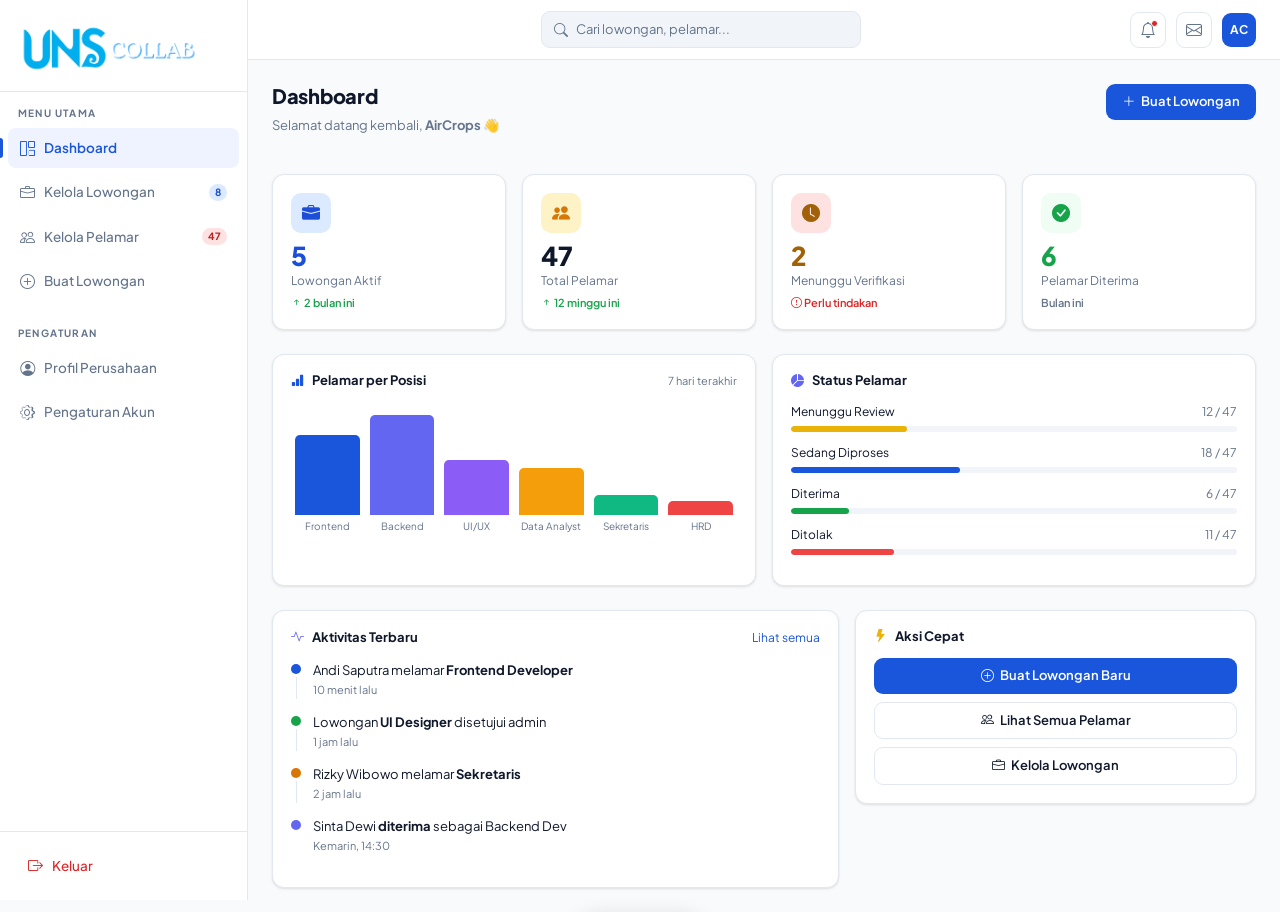
==== Pertemuan 2/dashboard.html @ c05be2a7 "Add files via upload" ====
<!DOCTYPE html>
<html lang="id">
<head>
  <meta charset="UTF-8">
  <meta name="viewport" content="width=device-width, initial-scale=1.0">
  <title>Dashboard — UNSCollab</title>
  <link href="https://cdn.jsdelivr.net/npm/bootstrap@5.3.0/dist/css/bootstrap.min.css" rel="stylesheet">
  <link rel="stylesheet" href="https://cdn.jsdelivr.net/npm/bootstrap-icons@1.11.0/font/bootstrap-icons.css">
  <link href="https://fonts.googleapis.com/css2?family=Plus+Jakarta+Sans:ital,wght@0,300;0,400;0,500;0,600;0,700;0,800;1,400&family=DM+Mono:wght@400;500&display=swap" rel="stylesheet">
  <style>
    :root {
      --brand:   #1A56DB;
      --brand-l: #3B82F6;
      --bg:      #F8FAFC;
      --surface: #FFFFFF;
      --surface2:#F1F5F9;
      --border:  #E2E8F0;
      --text:    #0F172A;
      --muted:   #64748B;
      --success: #16A34A;
      --warn:    #D97706;
      --danger:  #DC2626;
      --purple:  #6366F1;
      --radius:  12px;
      --radius-sm: 8px;
      --shadow:  0 1px 3px rgba(0,0,0,.08), 0 1px 2px rgba(0,0,0,.04);
      --shadow-md: 0 4px 16px rgba(0,0,0,.08);
    }

    *, *::before, *::after { box-sizing: border-box; margin: 0; padding: 0; }

    body {
      font-family: 'Plus Jakarta Sans', sans-serif;
      background: var(--bg);
      color: var(--text);
      font-size: 14px;
      line-height: 1.5;
    }

    /* ── LAYOUT ───────────────────────────────── */
    .wrapper { display: flex; min-height: 100vh; }

    /* ── SIDEBAR ──────────────────────────────── */
    .sidebar {
      width: 248px;
      min-height: 100vh;
      background: var(--surface);
      border-right: 1px solid var(--border);
      display: flex;
      flex-direction: column;
      position: fixed;
      top: 0; left: 0;
      z-index: 200;
      transition: transform .25s ease;
    }

    .sidebar-brand {
      padding: 20px 18px 16px;
      display: flex;
      align-items: center;
      gap: 10px;
      border-bottom: 1px solid var(--border);
    }
    .brand-icon {
      width: 34px; height: 34px;
      background: var(--brand);
      border-radius: 9px;
      display: grid; place-items: center;
      color: #fff;
      font-weight: 800;
      font-size: 14px;
      flex-shrink: 0;
    }
    .brand-name {
      font-weight: 800;
      font-size: 16px;
      letter-spacing: -.3px;
      color: var(--text);
    }
    .brand-name span { color: var(--brand); }

    .nav-label {
      font-size: 10px;
      font-weight: 700;
      letter-spacing: 1.2px;
      text-transform: uppercase;
      color: var(--muted);
      padding: 14px 18px 5px;
    }
    .nav-link-item {
      display: flex;
      align-items: center;
      gap: 9px;
      padding: 9px 12px;
      margin: 2px 8px;
      border-radius: var(--radius-sm);
      color: var(--muted);
      font-size: 13.5px;
      font-weight: 500;
      cursor: pointer;
      text-decoration: none;
      transition: all .15s;
      position: relative;
    }
    .nav-link-item i { font-size: 15px; flex-shrink: 0; }
    .nav-link-item:hover { background: var(--surface2); color: var(--text); }
    .nav-link-item.active { background: #EEF3FF; color: var(--brand); font-weight: 600; }
    .nav-link-item.active::before {
      content: '';
      position: absolute;
      left: -8px; top: 25%; bottom: 25%;
      width: 3px; background: var(--brand);
      border-radius: 0 3px 3px 0;
    }
    .nav-badge {
      margin-left: auto;
      font-size: 10px;
      font-weight: 700;
      padding: 1px 6px;
      border-radius: 20px;
    }
    .pill-blue  { background:#DBEAFE; color:#1D4ED8; }
    .pill-red   { background:#FEE2E2; color:#B91C1C; }
    .pill-green { background:#DCFCE7; color:#15803D; }
    .pill-yellow{ background:#FEF9C3; color:#A16207; }
    .pill-purple{ background:#EDE9FE; color:#6D28D9; }
    .pill { display:inline-flex; align-items:center; gap:4px; padding:2px 8px; border-radius:20px; font-size:11px; font-weight:600; }

    .sidebar-bottom {
      margin-top: auto;
      padding: 12px 8px;
      border-top: 1px solid var(--border);
    }

    /* ── TOPBAR ───────────────────────────────── */
    .main-content { margin-left: 248px; display: flex; flex-direction: column; min-height: 100vh; }

    #topbar {
      height: 60px;
      background: var(--surface);
      border-bottom: 1px solid var(--border);
      display: flex;
      align-items: center;
      justify-content: space-between;
      padding: 0 24px;
      position: sticky; top: 0; z-index: 100;
      gap: 12px;
    }
    .topbar-search {
      flex: 1;
      max-width: 320px;
      display: flex;
      align-items: center;
      gap: 8px;
      background: var(--surface2);
      border: 1px solid var(--border);
      border-radius: 9px;
      padding: 7px 12px;
      color: var(--muted);
    }
    .topbar-search input {
      border: none; background: transparent;
      color: var(--text); font-size: 13px;
      font-family: inherit; outline: none; width: 100%;
    }
    .topbar-search input::placeholder { color: var(--muted); }
    .topbar-right { display: flex; align-items: center; gap: 10px; position: relative; }
    .icon-btn {
      width: 36px; height: 36px;
      border-radius: 9px;
      border: 1px solid var(--border);
      display: grid; place-items: center;
      color: var(--muted);
      font-size: 16px;
      cursor: pointer;
      transition: all .15s;
      position: relative;
    }
    .icon-btn:hover { color: var(--text); border-color: var(--brand); }
    .notif-dot {
      position: absolute;
      top: 7px; right: 7px;
      width: 7px; height: 7px;
      background: var(--danger);
      border-radius: 50%;
      border: 1.5px solid var(--surface);
    }
    .avatar-btn {
      width: 34px; height: 34px;
      border-radius: 9px;
      background: var(--brand);
      color: #fff;
      font-weight: 700;
      font-size: 12px;
      display: grid; place-items: center;
      cursor: pointer;
    }
    /* notif dropdown */
    .notif-dd {
      display: none;
      position: absolute;
      top: 48px; right: 40px;
      width: 300px;
      background: var(--surface);
      border: 1px solid var(--border);
      border-radius: var(--radius);
      box-shadow: var(--shadow-md);
      z-index: 300;
    }
    .notif-dd.open { display: block; }
    .notif-header { padding: 12px 16px; font-weight: 700; font-size: 13px; border-bottom: 1px solid var(--border); }
    .notif-item { display: flex; gap: 10px; padding: 12px 16px; border-bottom: 1px solid var(--border); }
    .notif-item:last-child { border-bottom: none; }
    .notif-ico { width: 8px; height: 8px; border-radius: 50%; margin-top: 5px; flex-shrink: 0; }
    .notif-text { font-size: 12.5px; color: var(--text); }
    .notif-time { font-size: 11px; color: var(--muted); margin-top: 2px; }

    /* ── PAGES ────────────────────────────────── */
    #content { padding: 24px; flex: 1; }
    .page { display: none; }
    .page.active { display: block; animation: fadeUp .25s ease; }
    @keyframes fadeUp {
      from { opacity: 0; transform: translateY(10px); }
      to   { opacity: 1; transform: translateY(0); }
    }
    .pg-header {
      display: flex; align-items: flex-start; justify-content: space-between;
      flex-wrap: wrap; gap: 12px;
      margin-bottom: 22px;
    }
    .pg-header h4 { font-size: 20px; font-weight: 800; letter-spacing: -.3px; }
    .pg-header p  { color: var(--muted); font-size: 13px; margin-top: 2px; }

    /* ── CARDS ────────────────────────────────── */
    .ui-card {
      background: var(--surface);
      border: 1px solid var(--border);
      border-radius: var(--radius);
      padding: 18px;
      box-shadow: var(--shadow);
    }
    .card-head {
      display: flex; align-items: center; justify-content: space-between;
      margin-bottom: 14px;
    }
    .card-head h6 { font-size: 13px; font-weight: 700; margin: 0; }

    /* ── STAT CARDS ───────────────────────────── */
    .stat-card {
      background: var(--surface);
      border: 1px solid var(--border);
      border-radius: var(--radius);
      padding: 18px;
      box-shadow: var(--shadow);
      transition: transform .15s, box-shadow .15s;
    }
    .stat-card:hover { transform: translateY(-2px); box-shadow: var(--shadow-md); }
    .stat-icon {
      width: 40px; height: 40px; border-radius: 10px;
      display: grid; place-items: center; font-size: 18px;
      margin-bottom: 10px;
    }
    .stat-val { font-size: 26px; font-weight: 800; line-height: 1; margin-bottom: 3px; }
    .stat-label { font-size: 12px; color: var(--muted); margin-bottom: 5px; }
    .stat-trend { font-size: 11px; font-weight: 600; }

    /* ── BAR CHART ────────────────────────────── */
    .bar-group {
      display: flex; align-items: flex-end; gap: 10px;
      height: 130px; padding: 0 4px;
    }
    .bar-item { display: flex; flex-direction: column; align-items: center; flex: 1; height: 100%; justify-content: flex-end; gap: 4px; }
    .bar-fill { width: 100%; border-radius: 5px 5px 0 0; transition: height .7s cubic-bezier(.34,1.56,.64,1); min-width: 20px; }
    .bar-lbl { font-size: 10px; color: var(--muted); text-align: center; white-space: nowrap; }

    /* ── PROGRESS ─────────────────────────────── */
    .prog-row { margin-bottom: 12px; }
    .prog-top { display: flex; justify-content: space-between; margin-bottom: 5px; }
    .prog-bar { height: 6px; background: var(--surface2); border-radius: 10px; overflow: hidden; }
    .prog-fill { height: 100%; border-radius: 10px; transition: width .7s ease; }

    /* ── TIMELINE ─────────────────────────────── */
    .tl-item { display: flex; gap: 12px; padding-bottom: 14px; }
    .tl-left { display: flex; flex-direction: column; align-items: center; }
    .tl-dot { width: 10px; height: 10px; border-radius: 50%; flex-shrink: 0; margin-top: 3px; }
    .tl-line { flex: 1; width: 1px; background: var(--border); margin-top: 3px; }
    .tl-title { font-size: 13px; color: var(--text); }
    .tl-time  { font-size: 11px; color: var(--muted); margin-top: 2px; }

    /* ── LOWONGAN CARDS ───────────────────────── */
    .lw-card {
      background: var(--surface);
      border: 1px solid var(--border);
      border-radius: var(--radius);
      padding: 16px;
      cursor: pointer;
      transition: all .15s;
      height: 100%;
    }
    .lw-card:hover { border-color: var(--brand-l); box-shadow: 0 0 0 3px rgba(26,86,219,.06); transform: translateY(-2px); }
    .lw-card.pending-card { opacity: .85; cursor: default; }
    .lw-card.pending-card:hover { transform: none; border-color: var(--border); box-shadow: none; }
    .lw-icon { width: 36px; height: 36px; border-radius: 9px; display: grid; place-items: center; font-size: 16px; flex-shrink: 0; }
    .float-label { display: inline-block; font-size: 11px; font-weight: 500; background: var(--surface2); color: var(--muted); border-radius: 6px; padding: 2px 8px; margin: 0 3px 4px 0; }
    .lw-footer { display: flex; align-items: center; justify-content: space-between; }

    /* status filter tabs */
    .nav-pill-tab {
      display: inline-block;
      padding: 6px 14px;
      border-radius: 20px;
      font-size: 12px;
      font-weight: 600;
      color: var(--muted);
      cursor: pointer;
      transition: all .15s;
      text-decoration: none;
    }
    .nav-pill-tab:hover { background: var(--surface2); color: var(--text); }
    .nav-pill-tab.active { background: var(--brand); color: #fff; }

    /* pending banner */
    .pending-banner {
      background: #FFFBEB;
      border: 1px solid #FDE68A;
      border-radius: var(--radius-sm);
      padding: 10px 14px;
      font-size: 12px;
      color: #92400E;
      display: flex;
      align-items: center;
      gap: 8px;
      margin-bottom: 10px;
    }

    /* ── TABLE ────────────────────────────────── */
    .ui-table { width: 100%; border-collapse: separate; border-spacing: 0; }
    .ui-table th {
      font-size: 11px; font-weight: 700; letter-spacing: .6px; text-transform: uppercase;
      color: var(--muted); padding: 10px 14px; border-bottom: 1px solid var(--border);
      background: var(--surface2); white-space: nowrap;
    }
    .ui-table th:first-child { border-radius: var(--radius-sm) 0 0 0; }
    .ui-table th:last-child  { border-radius: 0 var(--radius-sm) 0 0; }
    .ui-table td { padding: 12px 14px; border-bottom: 1px solid var(--border); vertical-align: middle; }
    .ui-table tbody tr { cursor: pointer; transition: background .12s; }
    .ui-table tbody tr:hover td { background: #F8FAFF; }
    .ui-table tbody tr:last-child td { border-bottom: none; }
    .mini-avatar {
      width: 30px; height: 30px; border-radius: 8px;
      display: grid; place-items: center; font-size: 11px; font-weight: 700; flex-shrink: 0;
    }

    /* ── DETAIL PAGE ──────────────────────────── */
    .profile-hero {
      background: linear-gradient(135deg, var(--brand) 0%, #6366F1 100%);
      border-radius: var(--radius);
      padding: 24px;
      color: #fff;
    }
    .big-avatar {
      width: 60px; height: 60px; border-radius: 14px;
      background: rgba(255,255,255,.25);
      display: grid; place-items: center;
      font-size: 20px; font-weight: 800; flex-shrink: 0;
    }

    /* flow steps */
    .flow-step { display: flex; flex-direction: column; align-items: center; flex: 1; position: relative; }
    .flow-step:not(:last-child)::after {
      content: ''; position: absolute; top: 13px; left: 50%; width: 100%; height: 2px;
      background: var(--border); z-index: 0;
    }
    .flow-dot {
      width: 26px; height: 26px; border-radius: 50%;
      display: grid; place-items: center;
      font-size: 11px; font-weight: 700;
      border: 2px solid var(--border);
      background: var(--surface); color: var(--muted);
      position: relative; z-index: 1;
    }
    .flow-dot.done { background: var(--success); border-color: var(--success); color: #fff; }
    .flow-dot.current { background: var(--brand); border-color: var(--brand); color: #fff; }
    .flow-label { font-size: 10px; color: var(--muted); margin-top: 5px; text-align: center; }

    .info-box { background: var(--surface2); border-radius: var(--radius-sm); padding: 10px 12px; }
    .info-key { font-size: 10px; font-weight: 700; text-transform: uppercase; letter-spacing: .5px; color: var(--muted); margin-bottom: 3px; }
    .info-val { font-size: 13px; font-weight: 600; }
    .skill-tag { display: inline-block; padding: 4px 10px; background: #EEF3FF; color: var(--brand); border-radius: 20px; font-size: 11px; font-weight: 600; margin: 3px 3px 3px 0; }
    .doc-row { display: flex; align-items: center; justify-content: space-between; padding: 8px 0; border-bottom: 1px solid var(--border); }

    /* ── FORM / TAMBAH ────────────────────────── */
    .step-num {
      width: 24px; height: 24px; border-radius: 50%; border: 2px solid var(--border);
      display: grid; place-items: center; font-size: 11px; font-weight: 700; color: var(--muted);
    }
    .step-num.active-step { background: var(--brand); border-color: var(--brand); color: #fff; }
    .step-num.done-step { background: var(--success); border-color: var(--success); color: #fff; }

    /* ── PROFIL ───────────────────────────────── */
    /* (reuses ui-card) */

    /* ── PENGATURAN ───────────────────────────── */
    .toggle-switch {
      width: 38px; height: 20px; border-radius: 20px;
      background: var(--border); cursor: pointer; position: relative;
      transition: background .2s; flex-shrink: 0;
    }
    .toggle-switch::after {
      content: ''; position: absolute;
      width: 14px; height: 14px; background: #fff;
      border-radius: 50%; top: 3px; left: 3px;
      transition: transform .2s; box-shadow: 0 1px 3px rgba(0,0,0,.2);
    }
    .toggle-switch.active { background: var(--brand); }
    .toggle-switch.active::after { transform: translateX(18px); }

    /* ── BUTTONS ──────────────────────────────── */
    .btn-brand {
      display: inline-flex; align-items: center; gap: 6px;
      background: var(--brand); color: #fff;
      border: none; border-radius: 9px;
      padding: 8px 16px; font-size: 13px; font-weight: 600;
      cursor: pointer; font-family: inherit;
      transition: opacity .15s, transform .1s;
    }
    .btn-brand:hover { opacity: .88; transform: translateY(-1px); }
    .btn-brand.w-100 { width: 100%; justify-content: center; }
    .btn-outline {
      display: inline-flex; align-items: center; gap: 6px;
      background: var(--surface); color: var(--text);
      border: 1px solid var(--border); border-radius: 9px;
      padding: 8px 14px; font-size: 13px; font-weight: 600;
      cursor: pointer; font-family: inherit;
      transition: all .15s;
    }
    .btn-outline:hover { border-color: var(--brand); color: var(--brand); }
    .btn-outline.w-100 { width: 100%; justify-content: center; }
    .btn-sm { padding: 5px 10px !important; font-size: 12px !important; }
    .btn-success-soft {
      display: inline-flex; align-items: center; gap: 6px;
      background: #DCFCE7; color: var(--success); border: 1px solid #BBF7D0;
      border-radius: 9px; padding: 8px 14px; font-size: 13px; font-weight: 600;
      cursor: pointer; font-family: inherit;
    }
    .btn-danger-soft {
      display: inline-flex; align-items: center; gap: 6px;
      background: #FEE2E2; color: var(--danger); border: 1px solid #FECACA;
      border-radius: 9px; padding: 8px 14px; font-size: 13px; font-weight: 600;
      cursor: pointer; font-family: inherit;
    }
    .btn-danger-soft.w-100 { width: 100%; justify-content: center; }

    /* ── TOAST ────────────────────────────────── */
    #toast {
      position: fixed; bottom: 24px; left: 50%; transform: translateX(-50%) translateY(80px);
      background: #1E293B; color: #fff;
      padding: 12px 20px; border-radius: 10px;
      font-size: 13px; font-weight: 600;
      display: flex; align-items: center; gap: 8px;
      box-shadow: 0 8px 24px rgba(0,0,0,.2);
      transition: transform .3s ease;
      z-index: 9999; white-space: nowrap;
    }
    #toast.show { transform: translateX(-50%) translateY(0); }

    /* ── MOBILE ───────────────────────────────── */
    #mob-overlay {
      display: none; position: fixed; inset: 0;
      background: rgba(0,0,0,.4); z-index: 190;
    }
    @media (max-width: 768px) {
      .sidebar { transform: translateX(-100%); }
      .sidebar.open { transform: translateX(0); }
      .main-content { margin-left: 0; }
      #mob-overlay.show { display: block; }
      .topbar-search { display: none; }
    }
  </style>
</head>
<body>

<!-- SIDEBAR -->
<nav id="sidebar" class="sidebar">
  <div class="sidebar-brand">
    <img src="assets/logo_unscollab2.png" alt="UNSCollab Logo" style="width: 180px;">
  </div>

  <div class="nav-label">Menu Utama</div>
  <a class="nav-link-item active" onclick="showPage('dashboard', this)">
    <i class="bi bi-grid-1x2"></i> Dashboard
  </a>
  <a class="nav-link-item" onclick="showPage('lowongan', this)">
    <i class="bi bi-briefcase"></i> Kelola Lowongan
    <span class="nav-badge pill-blue">8</span>
  </a>
  <a class="nav-link-item" onclick="showPage('pelamar', this)">
    <i class="bi bi-people"></i> Kelola Pelamar
    <span class="nav-badge pill-red">47</span>
  </a>
  <a class="nav-link-item" onclick="showPage('tambah', this)">
    <i class="bi bi-plus-circle"></i> Buat Lowongan
  </a>

  <div class="nav-label" style="margin-top:8px">Pengaturan</div>
  <a class="nav-link-item" onclick="showPage('profil', this)">
    <i class="bi bi-person-circle"></i> Profil Perusahaan
  </a>
  <a class="nav-link-item" onclick="showPage('pengaturan', this)">
    <i class="bi bi-gear"></i> Pengaturan Akun
  </a>

  <div class="sidebar-bottom">
    <a class="nav-link-item" style="color:var(--danger)" onclick="doLogout()">
      <i class="bi bi-box-arrow-right"></i> Keluar
    </a>
  </div>
</nav>

<div id="mob-overlay" onclick="closeSidebar()"></div>

<!-- MAIN -->
<div class="main-content">
  <!-- TOPBAR -->
  <header id="topbar">
    <div style="display:flex;align-items:center;gap:10px">
      <button class="icon-btn" id="menu-toggle" onclick="toggleSidebar()" style="display:none">
        <i class="bi bi-list"></i>
      </button>
    </div>
    <div class="topbar-search">
      <i class="bi bi-search" style="font-size:14px"></i>
      <input type="text" placeholder="Cari lowongan, pelamar...">
    </div>
    <div class="topbar-right">
      <div class="icon-btn" onclick="toggleNotif()" id="notif-trigger">
        <i class="bi bi-bell"></i>
        <span class="notif-dot" id="ndot"></span>
      </div>
      <div class="notif-dd" id="notif-dd">
        <div class="notif-header">Notifikasi</div>
        <div class="notif-item">
          <div class="notif-ico" style="background:#1A56DB"></div>
          <div class="notif-content">
            <div class="notif-text">2 pelamar baru untuk Backend Developer</div>
            <div class="notif-time">2 jam yang lalu</div>
          </div>
        </div>
        <div class="notif-item">
          <div class="notif-ico" style="background:#16A34A"></div>
          <div class="notif-content">
            <div class="notif-text">Lowongan UI Designer disetujui Admin</div>
            <div class="notif-time">5 jam yang lalu</div>
          </div>
        </div>
        <div class="notif-item">
          <div class="notif-ico" style="background:#DC2626"></div>
          <div class="notif-content">
            <div class="notif-text">Lowongan Data Analyst ditolak Admin</div>
            <div class="notif-time">1 hari yang lalu</div>
          </div>
        </div>
      </div>
      <div class="icon-btn"><i class="bi bi-envelope"></i></div>
      <div class="avatar-btn" id="topbarAvatar">AC</div>
    </div>
  </header>

  <main id="content">

    <!-- ═══════════════ DASHBOARD ═══════════════ -->
    <div class="page active" id="page-dashboard">
      <div class="pg-header">
        <div>
          <h4>Dashboard</h4>
          <p>Selamat datang kembali, <strong id="greetName">AirCrops</strong> 👋</p>
        </div>
        <button class="btn-brand" onclick="showPage('tambah', null)">
          <i class="bi bi-plus-lg"></i> Buat Lowongan
        </button>
      </div>

      <div class="row g-3 mb-4">
        <div class="col-6 col-md-3">
          <div class="stat-card">
            <div class="stat-icon" style="background:#DBEAFE"><i class="bi bi-briefcase-fill" style="color:#1D4ED8"></i></div>
            <div class="stat-val" style="color:#1D4ED8" id="sv1">0</div>
            <div class="stat-label">Lowongan Aktif</div>
            <div class="stat-trend" style="color:var(--success)"><i class="bi bi-arrow-up-short"></i> 2 bulan ini</div>
          </div>
        </div>
        <div class="col-6 col-md-3">
          <div class="stat-card">
            <div class="stat-icon" style="background:#FEF3C7"><i class="bi bi-people-fill" style="color:#D97706"></i></div>
            <div class="stat-val" id="sv2">0</div>
            <div class="stat-label">Total Pelamar</div>
            <div class="stat-trend" style="color:var(--success)"><i class="bi bi-arrow-up-short"></i> 12 minggu ini</div>
          </div>
        </div>
        <div class="col-6 col-md-3">
          <div class="stat-card">
            <div class="stat-icon" style="background:#FEE2E2"><i class="bi bi-clock-fill" style="color:#A16207"></i></div>
            <div class="stat-val" style="color:#A16207" id="sv3">0</div>
            <div class="stat-label">Menunggu Verifikasi</div>
            <div class="stat-trend" style="color:var(--danger)"><i class="bi bi-exclamation-circle"></i> Perlu tindakan</div>
          </div>
        </div>
        <div class="col-6 col-md-3">
          <div class="stat-card">
            <div class="stat-icon" style="background:#F0FDF4"><i class="bi bi-check-circle-fill" style="color:#16A34A"></i></div>
            <div class="stat-val" style="color:#16A34A" id="sv4">0</div>
            <div class="stat-label">Pelamar Diterima</div>
            <div class="stat-trend" style="color:var(--muted)">Bulan ini</div>
          </div>
        </div>
      </div>

      <div class="row g-3 mb-4">
        <div class="col-md-6">
          <div class="ui-card h-100">
            <div class="card-head">
              <h6><i class="bi bi-bar-chart-fill me-2" style="color:var(--brand)"></i>Pelamar per Posisi</h6>
              <span style="font-size:11px;color:var(--muted)">7 hari terakhir</span>
            </div>
            <div class="bar-group">
              <div class="bar-item"><div class="bar-fill" id="b1" style="height:0;background:var(--brand)"></div><div class="bar-lbl">Frontend</div></div>
              <div class="bar-item"><div class="bar-fill" id="b2" style="height:0;background:#6366F1"></div><div class="bar-lbl">Backend</div></div>
              <div class="bar-item"><div class="bar-fill" id="b3" style="height:0;background:#8B5CF6"></div><div class="bar-lbl">UI/UX</div></div>
              <div class="bar-item"><div class="bar-fill" id="b4" style="height:0;background:#F59E0B"></div><div class="bar-lbl">Data Analyst</div></div>
              <div class="bar-item"><div class="bar-fill" id="b5" style="height:0;background:#10B981"></div><div class="bar-lbl">Sekretaris</div></div>
              <div class="bar-item"><div class="bar-fill" id="b6" style="height:0;background:#EF4444"></div><div class="bar-lbl">HRD</div></div>
            </div>
          </div>
        </div>
        <div class="col-md-6">
          <div class="ui-card h-100">
            <div class="card-head">
              <h6><i class="bi bi-pie-chart-fill me-2" style="color:#6366F1"></i>Status Pelamar</h6>
            </div>
            <div class="prog-row">
              <div class="prog-top"><span style="font-size:12px">Menunggu Review</span><span style="font-size:12px;color:var(--muted)">12 / 47</span></div>
              <div class="prog-bar"><div class="prog-fill" id="p1" style="width:0%;background:#EAB308"></div></div>
            </div>
            <div class="prog-row">
              <div class="prog-top"><span style="font-size:12px">Sedang Diproses</span><span style="font-size:12px;color:var(--muted)">18 / 47</span></div>
              <div class="prog-bar"><div class="prog-fill" id="p2" style="width:0%;background:var(--brand)"></div></div>
            </div>
            <div class="prog-row">
              <div class="prog-top"><span style="font-size:12px">Diterima</span><span style="font-size:12px;color:var(--muted)">6 / 47</span></div>
              <div class="prog-bar"><div class="prog-fill" id="p3" style="width:0%;background:#16A34A"></div></div>
            </div>
            <div class="prog-row">
              <div class="prog-top"><span style="font-size:12px">Ditolak</span><span style="font-size:12px;color:var(--muted)">11 / 47</span></div>
              <div class="prog-bar"><div class="prog-fill" id="p4" style="width:0%;background:#EF4444"></div></div>
            </div>
          </div>
        </div>
      </div>

      <div class="row g-3">
        <div class="col-md-7">
          <div class="ui-card">
            <div class="card-head">
              <h6><i class="bi bi-activity me-2" style="color:#6366F1"></i>Aktivitas Terbaru</h6>
              <a style="font-size:12px;color:var(--brand);cursor:pointer" onclick="showPage('pelamar',null)">Lihat semua</a>
            </div>
            <div class="tl-item">
              <div class="tl-left"><div class="tl-dot" style="background:var(--brand)"></div><div class="tl-line"></div></div>
              <div class="tl-body"><div class="tl-title">Andi Saputra melamar <strong>Frontend Developer</strong></div><div class="tl-time">10 menit lalu</div></div>
            </div>
            <div class="tl-item">
              <div class="tl-left"><div class="tl-dot" style="background:#16A34A"></div><div class="tl-line"></div></div>
              <div class="tl-body"><div class="tl-title">Lowongan <strong>UI Designer</strong> disetujui admin</div><div class="tl-time">1 jam lalu</div></div>
            </div>
            <div class="tl-item">
              <div class="tl-left"><div class="tl-dot" style="background:#D97706"></div><div class="tl-line"></div></div>
              <div class="tl-body"><div class="tl-title">Rizky Wibowo melamar <strong>Sekretaris</strong></div><div class="tl-time">2 jam lalu</div></div>
            </div>
            <div class="tl-item">
              <div class="tl-left"><div class="tl-dot" style="background:#6366F1"></div></div>
              <div class="tl-body"><div class="tl-title">Sinta Dewi <strong>diterima</strong> sebagai Backend Dev</div><div class="tl-time">Kemarin, 14:30</div></div>
            </div>
          </div>
        </div>
        <div class="col-md-5">
          <div class="ui-card">
            <div class="card-head"><h6><i class="bi bi-lightning-fill me-2" style="color:#EAB308"></i>Aksi Cepat</h6></div>
            <div class="d-flex flex-column gap-2">
              <button class="btn-brand w-100" onclick="showPage('tambah',null)"><i class="bi bi-plus-circle"></i> Buat Lowongan Baru</button>
              <button class="btn-outline w-100" onclick="showPage('pelamar',null)"><i class="bi bi-people"></i> Lihat Semua Pelamar</button>
              <button class="btn-outline w-100" onclick="showPage('lowongan',null)"><i class="bi bi-briefcase"></i> Kelola Lowongan</button>
            </div>
          </div>
        </div>
      </div>
    </div>

    <!-- ═══════════════ LOWONGAN ═══════════════ -->
    <div class="page" id="page-lowongan">
      <div class="pg-header">
        <div>
          <h4>Kelola Lowongan</h4>
          <p>Semua lowongan yang kamu buat</p>
        </div>
        <button class="btn-brand" onclick="showPage('tambah',null)"><i class="bi bi-plus-lg"></i> Buat Lowongan</button>
      </div>

      <!-- pending info banner -->
      <div class="pending-banner">
        <i class="bi bi-info-circle-fill" style="color:#D97706;font-size:15px;flex-shrink:0"></i>
        <span><strong>2 lowongan sedang menunggu verifikasi admin.</strong> Lowongan baru hanya bisa dilihat mahasiswa setelah disetujui. Kamu akan mendapat notifikasi setelah diproses.</span>
      </div>

      <ul class="nav nav-pills mb-3" style="gap:6px" id="lw-filter-tabs">
        <li class="nav-item"><a class="nav-pill-tab active" onclick="filterLw('all',this)" data-filter="all">Semua (8)</a></li>
        <li class="nav-item"><a class="nav-pill-tab" onclick="filterLw('aktif',this)" data-filter="aktif">Aktif (5)</a></li>
        <li class="nav-item"><a class="nav-pill-tab" onclick="filterLw('pending',this)" data-filter="pending">Pending (2)</a></li>
        <li class="nav-item"><a class="nav-pill-tab" onclick="filterLw('ditutup',this)" data-filter="ditutup">Ditutup (1)</a></li>
      </ul>

      <div class="row g-3" id="lw-grid">
        <!-- aktif -->
        <div class="col-sm-6 col-xl-4 lw-col" data-status="aktif">
          <div class="lw-card" onclick="showPage('pelamar',null)">
            <div class="d-flex align-items-center gap-2 mb-3">
              <div class="lw-icon" style="background:#DBEAFE"><i class="bi bi-code-slash" style="color:#1D4ED8"></i></div>
              <div><div style="font-size:13px;font-weight:600">Frontend Developer</div><div style="font-size:11px;color:var(--muted)">Dibuat 3 hari lalu</div></div>
            </div>
            <div class="mb-2"><span class="float-label">Jakarta</span><span class="float-label">Full-time</span><span class="float-label">8–12 jt</span></div>
            <div class="clearfix mb-3"><span class="pill pill-green"><i class="bi bi-circle-fill" style="font-size:7px"></i> Aktif</span></div>
            <div class="lw-footer"><span style="font-size:12px;color:var(--muted)"><i class="bi bi-people"></i> 14 pelamar</span><button class="btn-outline btn-sm" onclick="event.stopPropagation();showPage('pelamar',null)">Lihat <i class="bi bi-arrow-right"></i></button></div>
          </div>
        </div>
        <div class="col-sm-6 col-xl-4 lw-col" data-status="aktif">
          <div class="lw-card" onclick="showPage('pelamar',null)">
            <div class="d-flex align-items-center gap-2 mb-3">
              <div class="lw-icon" style="background:#EDE9FE"><i class="bi bi-palette" style="color:#6D28D9"></i></div>
              <div><div style="font-size:13px;font-weight:600">UI/UX Designer</div><div style="font-size:11px;color:var(--muted)">Dibuat 5 hari lalu</div></div>
            </div>
            <div class="mb-2"><span class="float-label">Remote</span><span class="float-label">Full-time</span><span class="float-label">7–10 jt</span></div>
            <div class="clearfix mb-3"><span class="pill pill-green"><i class="bi bi-circle-fill" style="font-size:7px"></i> Aktif</span></div>
            <div class="lw-footer"><span style="font-size:12px;color:var(--muted)"><i class="bi bi-people"></i> 9 pelamar</span><button class="btn-outline btn-sm" onclick="event.stopPropagation();showPage('pelamar',null)">Lihat <i class="bi bi-arrow-right"></i></button></div>
          </div>
        </div>
        <!-- pending -->
        <div class="col-sm-6 col-xl-4 lw-col" data-status="pending">
          <div class="lw-card pending-card">
            <div class="d-flex align-items-center gap-2 mb-3">
              <div class="lw-icon" style="background:#FEF9C3"><i class="bi bi-graph-up" style="color:#A16207"></i></div>
              <div><div style="font-size:13px;font-weight:600">Data Analyst</div><div style="font-size:11px;color:var(--muted)">Dibuat 2 hari lalu</div></div>
            </div>
            <div class="mb-2"><span class="float-label">Bandung</span><span class="float-label">Part-time</span><span class="float-label">5–8 jt</span></div>
            <div class="clearfix mb-2"><span class="pill pill-yellow"><i class="bi bi-hourglass-split" style="font-size:9px"></i> Menunggu Persetujuan Admin</span></div>
            <div style="font-size:11px;color:var(--muted);margin-bottom:10px"><i class="bi bi-info-circle"></i> Belum bisa dilihat mahasiswa</div>
            <div class="lw-footer"><span style="font-size:12px;color:var(--muted)"><i class="bi bi-people"></i> 0 pelamar</span><button class="btn-outline btn-sm" disabled style="opacity:.4;cursor:not-allowed">Menunggu...</button></div>
          </div>
        </div>
        <!-- ditutup -->
        <div class="col-sm-6 col-xl-4 lw-col" data-status="ditutup">
          <div class="lw-card" style="opacity:.75">
            <div class="d-flex align-items-center gap-2 mb-3">
              <div class="lw-icon" style="background:#FEE2E2"><i class="bi bi-person-badge" style="color:#B91C1C"></i></div>
              <div><div style="font-size:13px;font-weight:600">Sekretaris</div><div style="font-size:11px;color:var(--muted)">Dibuat 10 hari lalu</div></div>
            </div>
            <div class="mb-2"><span class="float-label">Surabaya</span><span class="float-label">Full-time</span><span class="float-label">6–9 jt</span></div>
            <div class="clearfix mb-3"><span class="pill pill-red"><i class="bi bi-x-circle-fill" style="font-size:9px"></i> Ditutup</span></div>
            <div class="lw-footer"><span style="font-size:12px;color:var(--muted)"><i class="bi bi-people"></i> 24 pelamar</span><button class="btn-outline btn-sm" onclick="event.stopPropagation();showPage('pelamar',null)">Lihat <i class="bi bi-arrow-right"></i></button></div>
          </div>
        </div>
        <div class="col-sm-6 col-xl-4 lw-col" data-status="aktif">
          <div class="lw-card" onclick="showPage('pelamar',null)">
            <div class="d-flex align-items-center gap-2 mb-3">
              <div class="lw-icon" style="background:#FFF0F0"><i class="bi bi-server" style="color:#B91C1C"></i></div>
              <div><div style="font-size:13px;font-weight:600">Backend Developer</div><div style="font-size:11px;color:var(--muted)">Dibuat 7 hari lalu</div></div>
            </div>
            <div class="mb-2"><span class="float-label">Surabaya</span><span class="float-label">Full-time</span><span class="float-label">10–15 jt</span></div>
            <div class="clearfix mb-3"><span class="pill pill-green"><i class="bi bi-circle-fill" style="font-size:7px"></i> Aktif</span></div>
            <div class="lw-footer"><span style="font-size:12px;color:var(--muted)"><i class="bi bi-people"></i> 8 pelamar</span><button class="btn-outline btn-sm">Lihat <i class="bi bi-arrow-right"></i></button></div>
          </div>
        </div>
        <div class="col-sm-6 col-xl-4 lw-col" data-status="aktif">
          <div class="lw-card" onclick="showPage('pelamar',null)">
            <div class="d-flex align-items-center gap-2 mb-3">
              <div class="lw-icon" style="background:#FEF3C7"><i class="bi bi-people" style="color:#D97706"></i></div>
              <div><div style="font-size:13px;font-weight:600">Staff Human Resources</div><div style="font-size:11px;color:var(--muted)">Dibuat 4 hari lalu</div></div>
            </div>
            <div class="mb-2"><span class="float-label">Jakarta</span><span class="float-label">Full-time</span><span class="float-label">7–11 jt</span></div>
            <div class="clearfix mb-3"><span class="pill pill-green"><i class="bi bi-circle-fill" style="font-size:7px"></i> Aktif</span></div>
            <div class="lw-footer"><span style="font-size:12px;color:var(--muted)"><i class="bi bi-people"></i> 11 pelamar</span><button class="btn-outline btn-sm">Lihat <i class="bi bi-arrow-right"></i></button></div>
          </div>
        </div>
        <div class="col-sm-6 col-xl-4 lw-col" data-status="aktif">
          <div class="lw-card" onclick="showPage('pelamar',null)">
            <div class="d-flex align-items-center gap-2 mb-3">
              <div class="lw-icon" style="background:#ECFDF5"><i class="bi bi-cash-coin" style="color:#059669"></i></div>
              <div><div style="font-size:13px;font-weight:600">Staff Keuangan</div><div style="font-size:11px;color:var(--muted)">Dibuat 6 hari lalu</div></div>
            </div>
            <div class="mb-2"><span class="float-label">Bandung</span><span class="float-label">Full-time</span><span class="float-label">8–12 jt</span></div>
            <div class="clearfix mb-3"><span class="pill pill-green"><i class="bi bi-circle-fill" style="font-size:7px"></i> Aktif</span></div>
            <div class="lw-footer"><span style="font-size:12px;color:var(--muted)"><i class="bi bi-people"></i> 7 pelamar</span><button class="btn-outline btn-sm">Lihat <i class="bi bi-arrow-right"></i></button></div>
          </div>
        </div>
        <div class="col-sm-6 col-xl-4 lw-col" data-status="pending">
          <div class="lw-card pending-card">
            <div class="d-flex align-items-center gap-2 mb-3">
              <div class="lw-icon" style="background:#F3F4F6"><i class="bi bi-megaphone" style="color:#6B7280"></i></div>
              <div><div style="font-size:13px;font-weight:600">Marketing Officer</div><div style="font-size:11px;color:var(--muted)">Dibuat 1 hari lalu</div></div>
            </div>
            <div class="mb-2"><span class="float-label">Jakarta</span><span class="float-label">Part-time</span><span class="float-label">5–8 jt</span></div>
            <div class="clearfix mb-2"><span class="pill pill-yellow"><i class="bi bi-hourglass-split" style="font-size:9px"></i> Menunggu Persetujuan Admin</span></div>
            <div style="font-size:11px;color:var(--muted);margin-bottom:10px"><i class="bi bi-info-circle"></i> Belum bisa dilihat mahasiswa</div>
            <div class="lw-footer"><span style="font-size:12px;color:var(--muted)"><i class="bi bi-people"></i> 0 pelamar</span><button class="btn-outline btn-sm" disabled style="opacity:.4;cursor:not-allowed">Menunggu...</button></div>
          </div>
        </div>
      </div>
    </div>

    <!-- ═══════════════ PELAMAR ═══════════════ -->
    <div class="page" id="page-pelamar">
      <div class="pg-header">
        <div>
          <h4>Kelola Pelamar</h4>
          <p>Semua posisi — <strong>47 pelamar</strong></p>
        </div>
        <div class="d-flex gap-2 align-items-center flex-wrap">
          <select class="form-select" style="width:auto;font-size:13px">
            <option>Semua Posisi</option>
            <option>Frontend Developer</option>
            <option>Backend Developer</option>
            <option>UI/UX Designer</option>
            <option>Data Analyst</option>
            <option>Sekretaris</option>
            <option>Staff HRD</option>
            <option>Staff Keuangan</option>
            <option>Marketing Officer</option>
          </select>
          <select class="form-select" style="width:auto;font-size:13px">
            <option>Semua Status</option>
            <option>Menunggu</option>
            <option>Sedang Diproses</option>
            <option>Diterima</option>
            <option>Ditolak</option>
          </select>
          <input type="text" class="form-control" placeholder="Cari nama..." style="width:160px;font-size:13px">
        </div>
      </div>
      <div class="ui-card p-0 overflow-hidden">
        <div class="table-responsive">
          <table class="ui-table">
            <thead>
              <tr>
                <th>Nama Pelamar</th>
                <th>Posisi Dilamar</th>
                <th>Jurusan — UNS</th>
                <th>IPK</th>
                <th>Tanggal Lamar</th>
                <th>Status</th>
                <th>Aksi</th>
              </tr>
            </thead>
            <tbody>
              <tr onclick="goDetail('Andi Saputra','Frontend Developer','AS','#DBEAFE','#1D4ED8','Menunggu','pill-yellow')">
                <td><div class="d-flex align-items-center gap-2"><div class="mini-avatar" style="background:#DBEAFE;color:#1D4ED8">AS</div><span style="font-weight:500">Andi Saputra</span></div></td>
                <td><span class="pill pill-blue" style="font-size:11px">Frontend Dev</span></td>
                <td>Informatika</td>
                <td><code style="font-family:'DM Mono',monospace">3.87</code></td>
                <td>10 Apr 2025</td>
                <td><span class="pill pill-yellow"><i class="bi bi-hourglass-split" style="font-size:9px"></i> Menunggu</span></td>
                <td><button class="btn-brand btn-sm" onclick="event.stopPropagation();goDetail('Andi Saputra','Frontend Developer','AS','#DBEAFE','#1D4ED8','Menunggu','pill-yellow')"><i class="bi bi-eye"></i> Review</button></td>
              </tr>
              <tr onclick="goDetail('Sinta Dewi','Backend Developer','SD','#EDE9FE','#6D28D9','Diterima','pill-green')">
                <td><div class="d-flex align-items-center gap-2"><div class="mini-avatar" style="background:#EDE9FE;color:#6D28D9">SD</div><span style="font-weight:500">Sinta Dewi</span></div></td>
                <td><span class="pill pill-purple" style="font-size:11px">Backend Dev</span></td>
                <td>Informatika</td>
                <td><code style="font-family:'DM Mono',monospace">3.75</code></td>
                <td>12 Apr 2025</td>
                <td><span class="pill pill-green"><i class="bi bi-check-circle" style="font-size:9px"></i> Diterima</span></td>
                <td><button class="btn-outline btn-sm" onclick="event.stopPropagation();goDetail('Sinta Dewi','Backend Developer','SD','#EDE9FE','#6D28D9','Diterima','pill-green')"><i class="bi bi-eye"></i> Detail</button></td>
              </tr>
              <tr onclick="goDetail('Rizky Wibowo','Sekretaris','RW','#FEF9C3','#A16207','Menunggu','pill-yellow')">
                <td><div class="d-flex align-items-center gap-2"><div class="mini-avatar" style="background:#FEF9C3;color:#A16207">RW</div><span style="font-weight:500">Rizky Wibowo</span></div></td>
                <td><span class="pill pill-yellow" style="font-size:11px">Sekretaris</span></td>
                <td>Administrasi Bisnis</td>
                <td><code style="font-family:'DM Mono',monospace">3.65</code></td>
                <td>13 Apr 2025</td>
                <td><span class="pill pill-yellow"><i class="bi bi-hourglass-split" style="font-size:9px"></i> Menunggu</span></td>
                <td><button class="btn-brand btn-sm" onclick="event.stopPropagation();goDetail('Rizky Wibowo','Sekretaris','RW','#FEF9C3','#A16207','Menunggu','pill-yellow')"><i class="bi bi-eye"></i> Review</button></td>
              </tr>
              <tr onclick="goDetail('Sukma Adiningrat','Staff Keuangan','SA','#FEE2E2','#B91C1C','Ditolak','pill-red')">
                <td><div class="d-flex align-items-center gap-2"><div class="mini-avatar" style="background:#FEE2E2;color:#B91C1C">SA</div><span style="font-weight:500">Sukma Adiningrat</span></div></td>
                <td><span class="pill pill-red" style="font-size:11px">Staff Keuangan</span></td>
                <td>Akuntansi</td>
                <td><code style="font-family:'DM Mono',monospace">3.80</code></td>
                <td>14 Apr 2025</td>
                <td><span class="pill pill-red"><i class="bi bi-x-circle" style="font-size:9px"></i> Ditolak</span></td>
                <td><button class="btn-outline btn-sm" onclick="event.stopPropagation();goDetail('Sukma Adiningrat','Staff Keuangan','SA','#FEE2E2','#B91C1C','Ditolak','pill-red')"><i class="bi bi-eye"></i> Detail</button></td>
              </tr>
              <tr onclick="goDetail('Dewi Nuraini','Staff HRD','DN','#DCFCE7','#15803D','Diproses','pill-purple')">
                <td><div class="d-flex align-items-center gap-2"><div class="mini-avatar" style="background:#DCFCE7;color:#15803D">DN</div><span style="font-weight:500">Dewi Nuraini</span></div></td>
                <td><span class="pill pill-green" style="font-size:11px">Staff HRD</span></td>
                <td>Psikologi</td>
                <td><code style="font-family:'DM Mono',monospace">3.72</code></td>
                <td>14 Apr 2025</td>
                <td><span class="pill pill-purple"><i class="bi bi-arrow-repeat" style="font-size:9px"></i> Diproses</span></td>
                <td><button class="btn-brand btn-sm" onclick="event.stopPropagation();goDetail('Dewi Nuraini','Staff HRD','DN','#DCFCE7','#15803D','Diproses','pill-purple')"><i class="bi bi-eye"></i> Review</button></td>
              </tr>
              <tr onclick="goDetail('Bagas Pratama','Data Analyst','BP','#F3F4F6','#374151','Menunggu','pill-yellow')">
                <td><div class="d-flex align-items-center gap-2"><div class="mini-avatar" style="background:#F3F4F6;color:#374151">BP</div><span style="font-weight:500">Bagas Pratama</span></div></td>
                <td><span class="pill pill-blue" style="font-size:11px">Data Analyst</span></td>
                <td>Statistika</td>
                <td><code style="font-family:'DM Mono',monospace">3.90</code></td>
                <td>15 Apr 2025</td>
                <td><span class="pill pill-yellow"><i class="bi bi-hourglass-split" style="font-size:9px"></i> Menunggu</span></td>
                <td><button class="btn-brand btn-sm" onclick="event.stopPropagation();goDetail('Bagas Pratama','Data Analyst','BP','#F3F4F6','#374151','Menunggu','pill-yellow')"><i class="bi bi-eye"></i> Review</button></td>
              </tr>
              <tr onclick="goDetail('Laila Hasanah','Marketing Officer','LH','#FEF3C7','#D97706','Menunggu','pill-yellow')">
                <td><div class="d-flex align-items-center gap-2"><div class="mini-avatar" style="background:#FEF3C7;color:#D97706">LH</div><span style="font-weight:500">Laila Hasanah</span></div></td>
                <td><span class="pill pill-yellow" style="font-size:11px">Marketing Officer</span></td>
                <td>Manajemen</td>
                <td><code style="font-family:'DM Mono',monospace">3.55</code></td>
                <td>15 Apr 2025</td>
                <td><span class="pill pill-yellow"><i class="bi bi-hourglass-split" style="font-size:9px"></i> Menunggu</span></td>
                <td><button class="btn-brand btn-sm" onclick="event.stopPropagation();goDetail('Laila Hasanah','Marketing Officer','LH','#FEF3C7','#D97706','Menunggu','pill-yellow')"><i class="bi bi-eye"></i> Review</button></td>
              </tr>
              <tr onclick="goDetail('Muhammad Rasyid','UI/UX Designer','MR','#DBEAFE','#1D4ED8','Diproses','pill-purple')">
                <td><div class="d-flex align-items-center gap-2"><div class="mini-avatar" style="background:#DBEAFE;color:#1D4ED8">MR</div><span style="font-weight:500">Muhammad Rasyid</span></div></td>
                <td><span class="pill pill-blue" style="font-size:11px">UI/UX Designer</span></td>
                <td>Desain Komunikasi Visual</td>
                <td><code style="font-family:'DM Mono',monospace">3.60</code></td>
                <td>16 Apr 2025</td>
                <td><span class="pill pill-purple"><i class="bi bi-arrow-repeat" style="font-size:9px"></i> Diproses</span></td>
                <td><button class="btn-brand btn-sm" onclick="event.stopPropagation();goDetail('Muhammad Rasyid','UI/UX Designer','MR','#DBEAFE','#1D4ED8','Diproses','pill-purple')"><i class="bi bi-eye"></i> Review</button></td>
              </tr>
              <tr onclick="goDetail('Fitria Sari','Staff Keuangan','FS','#ECFDF5','#059669','Menunggu','pill-yellow')">
                <td><div class="d-flex align-items-center gap-2"><div class="mini-avatar" style="background:#ECFDF5;color:#059669">FS</div><span style="font-weight:500">Fitria Sari</span></div></td>
                <td><span class="pill pill-green" style="font-size:11px">Staff Keuangan</span></td>
                <td>Ekonomi Pembangunan</td>
                <td><code style="font-family:'DM Mono',monospace">3.68</code></td>
                <td>16 Apr 2025</td>
                <td><span class="pill pill-yellow"><i class="bi bi-hourglass-split" style="font-size:9px"></i> Menunggu</span></td>
                <td><button class="btn-brand btn-sm" onclick="event.stopPropagation();goDetail('Fitria Sari','Staff Keuangan','FS','#ECFDF5','#059669','Menunggu','pill-yellow')"><i class="bi bi-eye"></i> Review</button></td>
              </tr>
            </tbody>
          </table>
        </div>
      </div>
    </div>

    <!-- ═══════════════ DETAIL PELAMAR ═══════════════ -->
    <div class="page" id="page-detail">
      <div class="pg-header" style="margin-bottom:16px">
        <button class="btn-outline" onclick="showPage('pelamar',null)"><i class="bi bi-arrow-left"></i> Kembali ke Daftar Pelamar</button>
      </div>

      <div class="profile-hero mb-3">
        <div class="d-flex align-items-center gap-3 flex-wrap">
          <div class="big-avatar" id="det-avatar">AS</div>
          <div class="flex-grow-1">
            <div style="font-size:20px;font-weight:700" id="det-name">Andi Saputra</div>
            <div style="font-size:13px;opacity:.8;margin-top:3px">Melamar: <span id="det-posisi">Frontend Developer</span> &nbsp;·&nbsp; 10 Apr 2025</div>
            <div style="margin-top:10px" id="det-status-wrap"><span class="pill" style="background:rgba(255,255,255,.2);color:#fff"><i class="bi bi-hourglass-split"></i> Menunggu Review</span></div>
          </div>
          <div class="d-flex gap-2 flex-wrap">
            <button class="btn-success-soft" onclick="showToast('✓ Pelamar berhasil diterima!')"><i class="bi bi-check-lg"></i> Terima</button>
            <button class="btn-danger-soft" onclick="showToast('✕ Pelamar ditolak.')"><i class="bi bi-x-lg"></i> Tolak</button>
          </div>
        </div>
      </div>

      <div class="ui-card mb-3">
        <div class="card-head"><h6>Alur Seleksi</h6></div>
        <div class="d-flex" style="padding:8px 0">
          <div class="flow-step"><div class="flow-dot done"><i class="bi bi-check-lg"></i></div><div class="flow-label">Lamar</div></div>
          <div class="flow-step"><div class="flow-dot current">2</div><div class="flow-label">Review CV</div></div>
          <div class="flow-step"><div class="flow-dot wait">3</div><div class="flow-label">Wawancara</div></div>
          <div class="flow-step"><div class="flow-dot wait" style="border-color:var(--border)">4</div><div class="flow-label">Keputusan</div></div>
        </div>
      </div>

      <div class="row g-3 mb-3">
        <div class="col-md-6">
          <div class="ui-card h-100">
            <div class="card-head"><h6><i class="bi bi-person-fill me-2" style="color:var(--brand)"></i>Data Pribadi</h6></div>
            <div class="row g-2">
              <div class="col-6"><div class="info-box"><div class="info-key">Universitas</div><div class="info-val">Universitas Sebelas Maret</div></div></div>
              <div class="col-6"><div class="info-box"><div class="info-key">Jurusan</div><div class="info-val" id="det-jurusan">Informatika</div></div></div>
              <div class="col-6"><div class="info-box"><div class="info-key">IPK</div><div class="info-val" style="color:#1D4ED8;font-family:'DM Mono',monospace">3.87 / 4.00</div></div></div>
              <div class="col-6"><div class="info-box"><div class="info-key">Angkatan</div><div class="info-val">2023</div></div></div>
              <div class="col-6"><div class="info-box"><div class="info-key">Email</div><div class="info-val" style="font-size:12px;word-break:break-all" id="det-email">andi.s@uns.ac.id</div></div></div>
              <div class="col-6"><div class="info-box"><div class="info-key">No. HP</div><div class="info-val">+62 812-3456-7890</div></div></div>
            </div>
          </div>
        </div>
        <div class="col-md-6">
          <div class="ui-card mb-3">
            <div class="card-head"><h6><i class="bi bi-lightning-fill me-2" style="color:#D97706"></i>Keahlian</h6></div>
            <div>
              <span class="skill-tag">React.js</span><span class="skill-tag">TypeScript</span><span class="skill-tag">Tailwind CSS</span><span class="skill-tag">Node.js</span><span class="skill-tag">Git</span><span class="skill-tag">Figma</span>
            </div>
          </div>
          <div class="ui-card">
            <div class="card-head"><h6><i class="bi bi-file-earmark-text me-2" style="color:#6366F1"></i>Dokumen</h6></div>
            <div class="doc-row"><div class="d-flex align-items-center gap-2"><i class="bi bi-file-pdf" style="color:#DC2626;font-size:18px"></i><span style="font-size:13px">CV_Pelamar.pdf</span></div><button class="btn-outline btn-sm"><i class="bi bi-download"></i></button></div>
            <div class="doc-row" style="border:none"><div class="d-flex align-items-center gap-2"><i class="bi bi-file-pdf" style="color:#DC2626;font-size:18px"></i><span style="font-size:13px">Portofolio.pdf</span></div><button class="btn-outline btn-sm"><i class="bi bi-download"></i></button></div>
          </div>
        </div>
      </div>

      <div class="ui-card">
        <div class="card-head"><h6><i class="bi bi-envelope-open me-2" style="color:var(--brand)"></i>Surat Lamaran</h6></div>
        <p style="font-size:13.5px;color:var(--muted);line-height:1.8;margin:0" id="det-surat">
          Dengan hormat, saya melamar posisi ini dengan penuh keyakinan bahwa keahlian dan pengalaman saya dapat berkontribusi maksimal untuk perusahaan. Saya memiliki pengalaman di bidang yang relevan dan siap mengikuti proses seleksi lebih lanjut.
        </p>
      </div>
    </div>

    <!-- ═══════════════ BUAT LOWONGAN ═══════════════ -->
    <div class="page" id="page-tambah">
      <div class="pg-header">
        <div>
          <h4>Buat Lowongan Baru</h4>
          <p>Lowongan akan diverifikasi admin sebelum tampil ke mahasiswa</p>
        </div>
      </div>

      <div class="ui-card mb-3">
        <div class="d-flex align-items-center gap-3 flex-wrap" style="font-size:12px">
          <div class="d-flex align-items-center gap-2"><div class="step-num active-step">1</div><span style="font-weight:600">Isi Formulir</span></div>
          <i class="bi bi-chevron-right" style="color:var(--muted)"></i>
          <div class="d-flex align-items-center gap-2"><div class="step-num">2</div><span style="color:var(--muted)">Review Admin</span></div>
          <i class="bi bi-chevron-right" style="color:var(--muted)"></i>
          <div class="d-flex align-items-center gap-2"><div class="step-num">3</div><span style="color:var(--muted)">Tayang ke Mahasiswa</span></div>
        </div>
        <div style="margin-top:12px;padding:10px 12px;background:#EEF3FF;border-radius:var(--radius-sm);font-size:12px;color:var(--brand);display:flex;gap:8px;align-items:flex-start">
          <i class="bi bi-info-circle-fill" style="flex-shrink:0;margin-top:1px"></i>
          <span>Setelah kamu kirim, lowongan ini masuk ke antrian review admin. Admin akan memverifikasi kelengkapan dan kesesuaian konten sebelum lowongan ditayangkan ke mahasiswa. Proses ini biasanya memakan waktu <strong>1×24 jam</strong>.</span>
        </div>
      </div>

      <div class="ui-card mb-3">
        <div class="card-head"><h6>Informasi Dasar</h6></div>
        <div class="row g-3">
          <div class="col-md-6">
            <label class="form-label">Judul Posisi <span style="color:#DC2626">*</span></label>
            <input type="text" class="form-control" placeholder="cth. Staff Keuangan Senior">
          </div>
          <div class="col-md-6">
            <label class="form-label">Departemen</label>
            <select class="form-select">
              <option>-- Pilih Departemen --</option>
              <option>Engineering & IT</option>
              <option>Keuangan & Akuntansi</option>
              <option>Human Resources</option>
              <option>Marketing & Sales</option>
              <option>Operasional</option>
              <option>Administrasi</option>
            </select>
          </div>
          <div class="col-md-4">
            <label class="form-label">Tipe Pekerjaan</label>
            <select class="form-select">
              <option>Full-time</option><option>Part-time</option><option>Magang</option><option>Freelance</option><option>Kontrak</option>
            </select>
          </div>
          <div class="col-md-4">
            <label class="form-label">Lokasi</label>
            <select class="form-select">
              <option>Jakarta</option><option>Bandung</option><option>Surabaya</option><option>Yogyakarta</option><option>Medan</option><option>Remote</option><option>Hybrid</option>
            </select>
          </div>
          <div class="col-md-4">
            <label class="form-label">Rentang Gaji (jt/bln)</label>
            <input type="text" class="form-control" placeholder="cth. 8 – 12">
          </div>
          <div class="col-md-6">
            <label class="form-label">Pendidikan Minimum</label>
            <select class="form-select">
              <option>SMA / SMK sederajat</option><option>D3 (Diploma)</option><option>S1 (Sarjana)</option><option>S2 (Magister)</option>
            </select>
          </div>
          <div class="col-md-6">
            <label class="form-label">Jurusan yang Diutamakan</label>
            <input type="text" class="form-control" placeholder="cth. Akuntansi, Manajemen, atau semua jurusan">
          </div>
          <div class="col-12">
            <label class="form-label">Deskripsi Pekerjaan <span style="color:#DC2626">*</span></label>
            <textarea class="form-control" rows="4" placeholder="Jelaskan tanggung jawab dan tugas utama posisi ini..."></textarea>
          </div>
          <div class="col-12">
            <label class="form-label">Kualifikasi <span style="color:#DC2626">*</span></label>
            <textarea class="form-control" rows="4" placeholder="Persyaratan pendidikan, keahlian, dan pengalaman yang dibutuhkan..."></textarea>
          </div>
          <div class="col-md-4">
            <label class="form-label">Batas Lamaran</label>
            <input type="date" class="form-control">
          </div>
          <div class="col-md-4">
            <label class="form-label">Kuota Penerimaan</label>
            <input type="number" class="form-control" placeholder="cth. 3">
          </div>
          <div class="col-md-4">
            <label class="form-label">Minimum IPK</label>
            <input type="text" class="form-control" placeholder="cth. 3.00">
          </div>
        </div>
      </div>

      <div class="d-flex justify-content-end gap-2">
        <button class="btn-outline" onclick="showPage('lowongan',null)">Batal</button>
        <button class="btn-brand" onclick="handleSubmit()"><i class="bi bi-send"></i> Kirim untuk Review Admin</button>
      </div>
    </div>

    <!-- ═══════════════ PROFIL ═══════════════ -->
    <div class="page" id="page-profil">
      <div class="pg-header">
        <div><h4>Profil Perusahaan</h4><p>Informasi yang terlihat oleh para pelamar</p></div>
        <button class="btn-brand" onclick="showToast('✓ Profil berhasil disimpan!')"><i class="bi bi-check-lg"></i> Simpan Perubahan</button>
      </div>
      <div class="row g-3">
        <div class="col-md-8">
          <div class="ui-card">
            <div class="d-flex align-items-center gap-3 mb-4 flex-wrap">
              <div style="width:64px;height:64px;border-radius:var(--radius);background:var(--brand);display:flex;align-items:center;justify-content:center;color:#fff;font-size:22px;font-weight:700;flex-shrink:0">AC</div>
              <div>
                <div style="font-size:15px;font-weight:700">AirCrops Indonesia</div>
                <div style="font-size:12px;color:var(--muted);margin-top:2px">Bergabung sejak Maret 2022</div>
                <button class="btn-outline btn-sm mt-2"><i class="bi bi-upload"></i> Ganti Logo</button>
              </div>
            </div>
            <div class="row g-3">
              <div class="col-md-6"><label class="form-label">Nama Perusahaan</label><input type="text" class="form-control" value="AirCrops Indonesia"></div>
              <div class="col-md-6"><label class="form-label">Bidang Industri</label><select class="form-select"><option>Teknologi & Agrikultur</option><option>Teknologi</option><option>Keuangan</option></select></div>
              <div class="col-md-6"><label class="form-label">Website</label><input type="text" class="form-control" value="https://aircrops.id"></div>
              <div class="col-md-6"><label class="form-label">Ukuran Perusahaan</label><select class="form-select"><option>50–200 karyawan</option><option>1–50</option><option>200–1000</option></select></div>
              <div class="col-12"><label class="form-label">Deskripsi Perusahaan</label><textarea class="form-control" rows="4">AirCrops Indonesia adalah perusahaan teknologi agrikultur yang berfokus pada solusi digital untuk petani dan distributor hasil bumi.</textarea></div>
            </div>
          </div>
        </div>
        <div class="col-md-4">
          <div class="ui-card mb-3">
            <div class="card-head"><h6>Statistik Profil</h6></div>
            <div class="d-flex flex-column gap-2">
              <div class="stat-card" style="padding:14px"><div class="stat-val" style="color:var(--brand)">312</div><div class="stat-label">Dilihat pelamar bulan ini</div></div>
              <div class="stat-card" style="padding:14px"><div class="stat-val">24</div><div class="stat-label">Total lowongan dibuat</div></div>
              <div class="stat-card" style="padding:14px"><div class="stat-val" style="color:#16A34A">4.8 ★</div><div class="stat-label">Rating dari 18 ulasan</div></div>
            </div>
          </div>
        </div>
      </div>
    </div>

    <!-- ═══════════════ PENGATURAN ═══════════════ -->
    <div class="page" id="page-pengaturan">
      <div class="pg-header">
        <div><h4>Pengaturan Akun</h4><p>Kelola keamanan dan preferensi akun AirCrops</p></div>
        <button class="btn-brand" onclick="showToast('✓ Pengaturan berhasil disimpan!')"><i class="bi bi-check-lg"></i> Simpan</button>
      </div>
      <div class="row g-3">
        <div class="col-md-8">
          <div class="ui-card mb-3">
            <div class="card-head"><h6><i class="bi bi-person-fill me-2" style="color:var(--brand)"></i>Informasi Akun</h6></div>
            <div class="row g-3">
              <div class="col-md-6"><label class="form-label">Nama Pengguna</label><input type="text" class="form-control" value="AirCrops Indonesia"></div>
              <div class="col-md-6"><label class="form-label">Email Akun</label><input type="email" class="form-control" value="admin@aircrops.id"></div>
              <div class="col-md-6"><label class="form-label">No. Telepon</label><input type="text" class="form-control" value="+62 21-1234-5678"></div>
              <div class="col-md-6"><label class="form-label">Zona Waktu</label><select class="form-select"><option>WIB — Jakarta (UTC+7)</option><option>WITA — Makassar (UTC+8)</option></select></div>
            </div>
          </div>
          <div class="ui-card mb-3">
            <div class="card-head"><h6><i class="bi bi-shield-lock-fill me-2" style="color:#6366F1"></i>Keamanan</h6></div>
            <div class="row g-3">
              <div class="col-md-6"><label class="form-label">Password Saat Ini</label><input type="password" class="form-control" placeholder="Masukkan password lama"></div>
              <div class="col-md-6"></div>
              <div class="col-md-6"><label class="form-label">Password Baru</label><input type="password" class="form-control" placeholder="Minimal 8 karakter"></div>
              <div class="col-md-6"><label class="form-label">Konfirmasi Password Baru</label><input type="password" class="form-control" placeholder="Ulangi password baru"></div>
            </div>
          </div>
          <div class="ui-card mb-3">
            <div class="card-head"><h6><i class="bi bi-bell-fill me-2" style="color:#D97706"></i>Preferensi Notifikasi</h6></div>
            <div style="display:flex;flex-direction:column;gap:14px">
              <div style="display:flex;align-items:center;justify-content:space-between"><div><div style="font-size:13px;font-weight:500">Pelamar baru masuk</div><div style="font-size:12px;color:var(--muted)">Notif setiap ada mahasiswa melamar</div></div><div class="toggle-switch active" onclick="toggleSwitch(this)"></div></div>
              <div style="border-top:1px solid var(--border)"></div>
              <div style="display:flex;align-items:center;justify-content:space-between"><div><div style="font-size:13px;font-weight:500">Status lowongan diperbarui admin</div><div style="font-size:12px;color:var(--muted)">Notif saat lowongan disetujui atau ditolak</div></div><div class="toggle-switch active" onclick="toggleSwitch(this)"></div></div>
              <div style="border-top:1px solid var(--border)"></div>
              <div style="display:flex;align-items:center;justify-content:space-between"><div><div style="font-size:13px;font-weight:500">Pengingat batas lamaran</div><div style="font-size:12px;color:var(--muted)">Ingatkan 3 hari sebelum lowongan ditutup</div></div><div class="toggle-switch" onclick="toggleSwitch(this)"></div></div>
            </div>
          </div>
        </div>
        <div class="col-md-4">
          <div class="ui-card mb-3">
            <div class="card-head"><h6><i class="bi bi-star-fill me-2" style="color:#D97706"></i>Paket Saat Ini</h6></div>
            <div style="background:linear-gradient(135deg,var(--brand),#6366F1);border-radius:var(--radius-sm);padding:16px;color:#fff;margin-bottom:12px">
              <div style="font-size:11px;opacity:.8;margin-bottom:4px">Paket Aktif</div>
              <div style="font-size:18px;font-weight:700">Business Pro</div>
              <div style="font-size:12px;opacity:.8;margin-top:4px">Aktif hingga 31 Des 2025</div>
            </div>
            <div style="display:flex;flex-direction:column;gap:8px;font-size:12px">
              <div style="display:flex;justify-content:space-between"><span style="color:var(--muted)">Lowongan aktif</span><span style="font-weight:600">5 / 10</span></div>
              <div class="prog-bar"><div class="prog-fill" style="width:50%;background:var(--brand)"></div></div>
              <div style="display:flex;justify-content:space-between;margin-top:4px"><span style="color:var(--muted)">Pelamar bulan ini</span><span style="font-weight:600">47 / 200</span></div>
              <div class="prog-bar"><div class="prog-fill" style="width:23%;background:#6366F1"></div></div>
            </div>
            <button class="btn-brand w-100 mt-3"><i class="bi bi-arrow-up-circle"></i> Upgrade Paket</button>
          </div>
          <div class="ui-card" style="border-color:#FECACA">
            <div class="card-head"><h6><i class="bi bi-exclamation-triangle-fill me-2" style="color:#DC2626"></i>Zona Berbahaya</h6></div>
            <p style="font-size:12px;color:var(--muted);margin-bottom:12px">Tindakan berikut bersifat permanen dan tidak dapat dibatalkan.</p>
            <div class="d-flex flex-column gap-2">
              <button class="btn-danger-soft w-100" onclick="showToast('⚠ Fitur ini memerlukan konfirmasi lebih lanjut.')"><i class="bi bi-trash3"></i> Hapus Semua Data Lowongan</button>
              <button class="btn-danger-soft w-100" onclick="showToast('⚠ Fitur ini memerlukan konfirmasi lebih lanjut.')"><i class="bi bi-x-octagon"></i> Nonaktifkan Akun</button>
            </div>
          </div>
        </div>
      </div>
    </div>

  </main>
</div>

<!-- TOAST -->
<div id="toast"><i class="bi bi-check-circle-fill"></i><span id="toast-msg">Berhasil!</span></div>

<script src="https://cdn.jsdelivr.net/npm/bootstrap@5.3.0/dist/js/bootstrap.bundle.min.js"></script>
<script>
// ─── Navigation ───────────────────────────────
function showPage(id, el) {
  document.querySelectorAll('.page').forEach(p => p.classList.remove('active'));
  const page = document.getElementById('page-' + id);
  if (page) page.classList.add('active');

  // update sidebar active
  document.querySelectorAll('.nav-link-item').forEach(l => l.classList.remove('active'));
  if (el) {
    el.classList.add('active');
  } else {
    document.querySelectorAll('.nav-link-item').forEach(l => {
      if (l.getAttribute('onclick')?.includes("'" + id + "'")) l.classList.add('active');
    });
  }

  // scroll top
  document.getElementById('content').scrollTop = 0;
  window.scrollTo(0, 0);

  // close mobile sidebar
  closeSidebar();
}

// ─── Detail Pelamar ───────────────────────────
function goDetail(name, posisi, inits, bgColor, textColor, status, statusClass) {
  // Set avatar
  const av = document.getElementById('det-avatar');
  av.textContent = inits;
  av.style.background = 'rgba(255,255,255,.25)';

  document.getElementById('det-name').textContent = name;
  document.getElementById('det-posisi').textContent = posisi;

  // Status badge
  const statusWrap = document.getElementById('det-status-wrap');
  const icons = { 'Menunggu': 'bi-hourglass-split', 'Diterima': 'bi-check-circle', 'Ditolak': 'bi-x-circle', 'Diproses': 'bi-arrow-repeat' };
  statusWrap.innerHTML = `<span class="pill" style="background:rgba(255,255,255,.2);color:#fff"><i class="bi ${icons[status] || 'bi-circle'}"></i> ${status}</span>`;

  // Navigate
  showPage('detail', null);
  // Remove 'active' from sidebar since detail is not in sidebar
  document.querySelectorAll('.nav-link-item').forEach(l => l.classList.remove('active'));
  document.querySelectorAll('.nav-link-item').forEach(l => {
    if (l.getAttribute('onclick')?.includes("'pelamar'")) l.classList.add('active');
  });
}

// ─── Lowongan filter ──────────────────────────
function filterLw(filter, el) {
  document.querySelectorAll('.nav-pill-tab').forEach(t => t.classList.remove('active'));
  el.classList.add('active');
  document.querySelectorAll('.lw-col').forEach(col => {
    if (filter === 'all' || col.dataset.status === filter) {
      col.style.display = '';
    } else {
      col.style.display = 'none';
    }
  });
}

// ─── Sidebar mobile ───────────────────────────
function toggleSidebar() {
  document.getElementById('sidebar').classList.toggle('open');
  document.getElementById('mob-overlay').classList.toggle('show');
}
function closeSidebar() {
  document.getElementById('sidebar').classList.remove('open');
  document.getElementById('mob-overlay').classList.remove('show');
}

// ─── Notif dropdown ───────────────────────────
function toggleNotif() {
  document.getElementById('notif-dd').classList.toggle('open');
}
document.addEventListener('click', e => {
  if (!e.target.closest('#notif-trigger') && !e.target.closest('#notif-dd')) {
    document.getElementById('notif-dd').classList.remove('open');
  }
});

// ─── Toast ────────────────────────────────────
function showToast(msg) {
  const t = document.getElementById('toast');
  document.getElementById('toast-msg').textContent = msg;
  t.classList.add('show');
  setTimeout(() => t.classList.remove('show'), 3000);
}

// ─── Toggle switch ────────────────────────────
function toggleSwitch(el) { el.classList.toggle('active'); }

// ─── Logout ───────────────────────────────────
function doLogout() {
  if (confirm('Anda yakin ingin keluar?')) {
    localStorage.removeItem('userData');
    window.location.href = 'index.html';
  }
}

// ─── Form submit ──────────────────────────────
function handleSubmit() {
  showToast('✓ Lowongan berhasil dikirim! Menunggu review admin.');
  setTimeout(() => showPage('lowongan', null), 800);
}

// ─── Init animations ──────────────────────────
window.addEventListener('DOMContentLoaded', () => {
  // Counter animation
  function countUp(id, target) {
    let n = 0;
    const step = Math.ceil(target / 30);
    const el = document.getElementById(id);
    const t = setInterval(() => {
      n = Math.min(n + step, target);
      el.textContent = n;
      if (n >= target) clearInterval(t);
    }, 30);
  }
  setTimeout(() => {
    countUp('sv1', 5);
    countUp('sv2', 47);
    countUp('sv3', 2);
    countUp('sv4', 6);
  }, 200);

  // Bar chart
  const bars = [
    {id:'b1', val:80}, {id:'b2', val:100}, {id:'b3', val:55},
    {id:'b4', val:47}, {id:'b5', val:20}, {id:'b6', val:14}
  ];
  setTimeout(() => {
    bars.forEach((b, i) => {
      setTimeout(() => {
        document.getElementById(b.id).style.height = b.val + 'px';
      }, i * 80);
    });
  }, 400);

  // Progress bars
  setTimeout(() => {
    document.getElementById('p1').style.width = '26%';
    document.getElementById('p2').style.width = '38%';
    document.getElementById('p3').style.width = '13%';
    document.getElementById('p4').style.width = '23%';
  }, 500);

  // Mobile hamburger visibility
  function checkMobile() {
    document.getElementById('menu-toggle').style.display = window.innerWidth < 769 ? 'grid' : 'none';
  }
  checkMobile();
  window.addEventListener('resize', checkMobile);

  // Session
  try {
    const userData = JSON.parse(localStorage.getItem('userData') || '{}');
    if (userData.name) {
      document.getElementById('greetName').textContent = userData.name;
      document.getElementById('topbarAvatar').textContent = userData.name.substring(0,2).toUpperCase();
    }
  } catch(e) {}
});
</script>
</body>
</html>
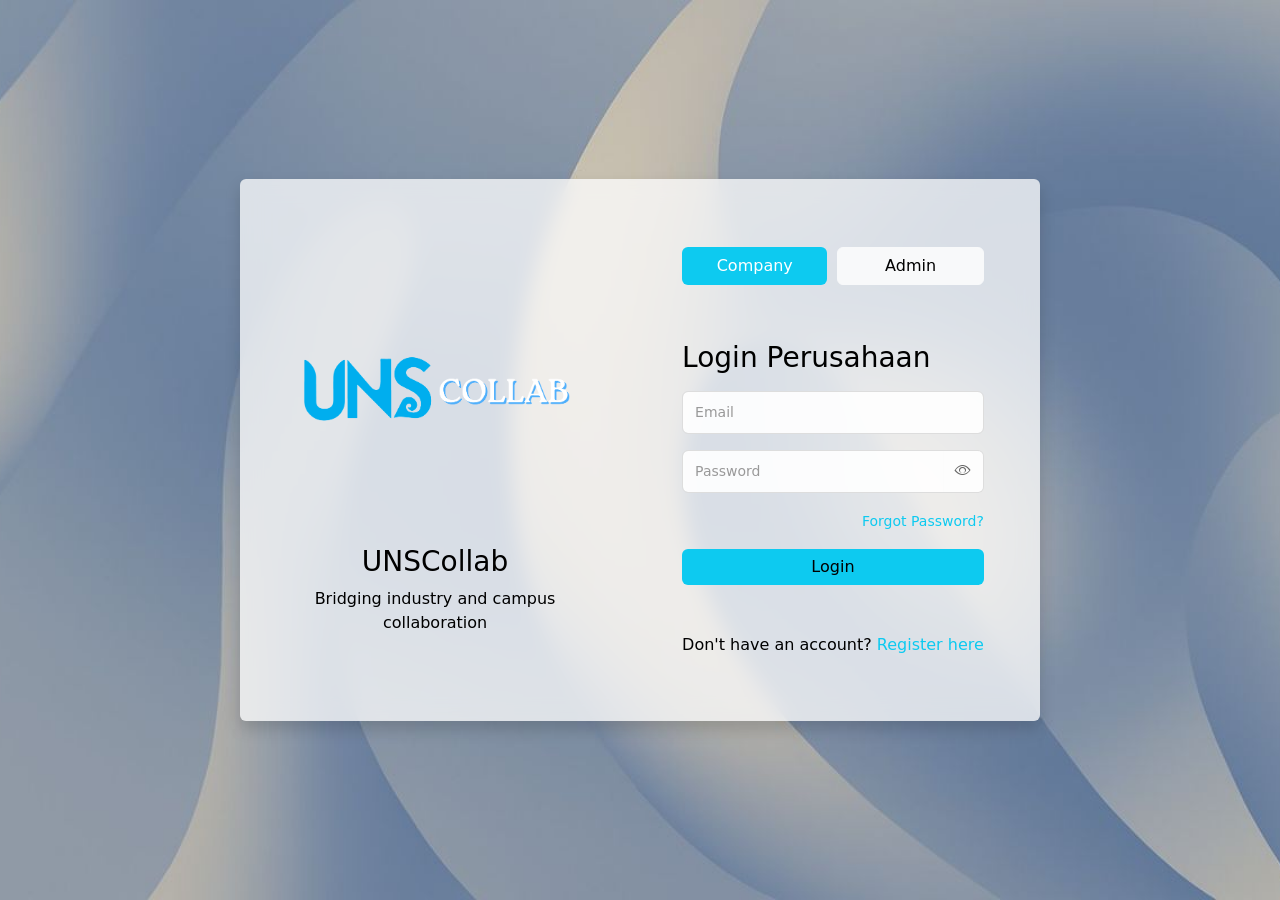
==== commit e57d65e0: "Add files via upload" ====
--- a/Pertemuan 2/dashboard.html
+++ b/Pertemuan 2/dashboard.html
@@ -397,6 +397,18 @@
     .step-num.active-step { background: var(--brand); border-color: var(--brand); color: #fff; }
     .step-num.done-step { background: var(--success); border-color: var(--success); color: #fff; }
 
+    /* ── EMPTY STATE ──────────────────────────── */
+    .empty-state {
+      text-align: center;
+      padding: 60px 30px;
+      border: 2px dashed var(--border);
+      border-radius: var(--radius);
+      background: var(--surface2);
+    }
+    .empty-state i { font-size: 48px; color: var(--muted); margin-bottom: 12px; }
+    .empty-state h5 { color: var(--text); font-weight: 700; margin: 12px 0 6px; }
+    .empty-state p { color: var(--muted); font-size: 13px; margin: 0; }
+
     /* ── PROFIL ───────────────────────────────── */
     /* (reuses ui-card) */
 
@@ -476,6 +488,22 @@
       #mob-overlay.show { display: block; }
       .topbar-search { display: none; }
     }
+
+    /* Document upload section */
+    .doc-upload-area {
+      border: 2px dashed var(--border);
+      border-radius: var(--radius-sm);
+      padding: 20px;
+      text-align: center;
+      cursor: pointer;
+      transition: all .15s;
+      background: var(--surface2);
+    }
+    .doc-upload-area:hover {
+      border-color: var(--brand);
+      background: rgba(26, 86, 219, 0.02);
+    }
+    .doc-upload-area i { font-size: 32px; color: var(--brand); margin-bottom: 10px; }
   </style>
 </head>
 <body>
@@ -492,11 +520,11 @@
   </a>
   <a class="nav-link-item" onclick="showPage('lowongan', this)">
     <i class="bi bi-briefcase"></i> Kelola Lowongan
-    <span class="nav-badge pill-blue">8</span>
+    <span class="nav-badge pill-blue" id="lowonganBadge">0</span>
   </a>
   <a class="nav-link-item" onclick="showPage('pelamar', this)">
     <i class="bi bi-people"></i> Kelola Pelamar
-    <span class="nav-badge pill-red">47</span>
+    <span class="nav-badge pill-red" id="pelamarBadge">0</span>
   </a>
   <a class="nav-link-item" onclick="showPage('tambah', this)">
     <i class="bi bi-plus-circle"></i> Buat Lowongan
@@ -505,6 +533,9 @@
   <div class="nav-label" style="margin-top:8px">Pengaturan</div>
   <a class="nav-link-item" onclick="showPage('profil', this)">
     <i class="bi bi-person-circle"></i> Profil Perusahaan
+  </a>
+  <a class="nav-link-item" onclick="showPage('dokumen', this)">
+    <i class="bi bi-file-earmark-text"></i> Dokumen
   </a>
   <a class="nav-link-item" onclick="showPage('pengaturan', this)">
     <i class="bi bi-gear"></i> Pengaturan Akun
@@ -539,30 +570,10 @@
       </div>
       <div class="notif-dd" id="notif-dd">
         <div class="notif-header">Notifikasi</div>
-        <div class="notif-item">
-          <div class="notif-ico" style="background:#1A56DB"></div>
-          <div class="notif-content">
-            <div class="notif-text">2 pelamar baru untuk Backend Developer</div>
-            <div class="notif-time">2 jam yang lalu</div>
-          </div>
-        </div>
-        <div class="notif-item">
-          <div class="notif-ico" style="background:#16A34A"></div>
-          <div class="notif-content">
-            <div class="notif-text">Lowongan UI Designer disetujui Admin</div>
-            <div class="notif-time">5 jam yang lalu</div>
-          </div>
-        </div>
-        <div class="notif-item">
-          <div class="notif-ico" style="background:#DC2626"></div>
-          <div class="notif-content">
-            <div class="notif-text">Lowongan Data Analyst ditolak Admin</div>
-            <div class="notif-time">1 hari yang lalu</div>
-          </div>
-        </div>
+        <div id="notif-list"></div>
       </div>
       <div class="icon-btn"><i class="bi bi-envelope"></i></div>
-      <div class="avatar-btn" id="topbarAvatar">AC</div>
+      <div class="avatar-btn" id="topbarAvatar">--</div>
     </div>
   </header>
 
@@ -573,20 +584,33 @@
       <div class="pg-header">
         <div>
           <h4>Dashboard</h4>
-          <p>Selamat datang kembali, <strong id="greetName">AirCrops</strong> 👋</p>
+          <p>Selamat datang kembali, <strong id="greetName">Perusahaan</strong> 👋</p>
         </div>
         <button class="btn-brand" onclick="showPage('tambah', null)">
           <i class="bi bi-plus-lg"></i> Buat Lowongan
         </button>
       </div>
 
-      <div class="row g-3 mb-4">
+      <!-- Empty state untuk perusahaan baru -->
+      <div id="empty-state-dashboard" style="display:none;">
+        <div class="empty-state mb-4">
+          <i class="bi bi-inbox"></i>
+          <h5>Belum ada lowongan</h5>
+          <p style="margin-bottom:12px;">Mulai buat lowongan pertama Anda untuk menerima aplikasi dari mahasiswa</p>
+          <button class="btn-brand" onclick="showPage('tambah', null)">
+            <i class="bi bi-plus-lg"></i> Buat Lowongan Pertama
+          </button>
+        </div>
+      </div>
+
+      <!-- Stat cards -->
+      <div class="row g-3 mb-4" id="stat-container">
         <div class="col-6 col-md-3">
           <div class="stat-card">
             <div class="stat-icon" style="background:#DBEAFE"><i class="bi bi-briefcase-fill" style="color:#1D4ED8"></i></div>
             <div class="stat-val" style="color:#1D4ED8" id="sv1">0</div>
             <div class="stat-label">Lowongan Aktif</div>
-            <div class="stat-trend" style="color:var(--success)"><i class="bi bi-arrow-up-short"></i> 2 bulan ini</div>
+            <div class="stat-trend" style="color:var(--success)"><i class="bi bi-arrow-up-short"></i> <span id="trend1">0</span> bulan ini</div>
           </div>
         </div>
         <div class="col-6 col-md-3">
@@ -594,7 +618,7 @@
             <div class="stat-icon" style="background:#FEF3C7"><i class="bi bi-people-fill" style="color:#D97706"></i></div>
             <div class="stat-val" id="sv2">0</div>
             <div class="stat-label">Total Pelamar</div>
-            <div class="stat-trend" style="color:var(--success)"><i class="bi bi-arrow-up-short"></i> 12 minggu ini</div>
+            <div class="stat-trend" style="color:var(--success)"><i class="bi bi-arrow-up-short"></i> <span id="trend2">0</span> minggu ini</div>
           </div>
         </div>
         <div class="col-6 col-md-3">
@@ -622,13 +646,8 @@
               <h6><i class="bi bi-bar-chart-fill me-2" style="color:var(--brand)"></i>Pelamar per Posisi</h6>
               <span style="font-size:11px;color:var(--muted)">7 hari terakhir</span>
             </div>
-            <div class="bar-group">
-              <div class="bar-item"><div class="bar-fill" id="b1" style="height:0;background:var(--brand)"></div><div class="bar-lbl">Frontend</div></div>
-              <div class="bar-item"><div class="bar-fill" id="b2" style="height:0;background:#6366F1"></div><div class="bar-lbl">Backend</div></div>
-              <div class="bar-item"><div class="bar-fill" id="b3" style="height:0;background:#8B5CF6"></div><div class="bar-lbl">UI/UX</div></div>
-              <div class="bar-item"><div class="bar-fill" id="b4" style="height:0;background:#F59E0B"></div><div class="bar-lbl">Data Analyst</div></div>
-              <div class="bar-item"><div class="bar-fill" id="b5" style="height:0;background:#10B981"></div><div class="bar-lbl">Sekretaris</div></div>
-              <div class="bar-item"><div class="bar-fill" id="b6" style="height:0;background:#EF4444"></div><div class="bar-lbl">HRD</div></div>
+            <div class="bar-group" id="bar-chart">
+              <div class="bar-item"><div class="bar-fill" style="height:0;background:var(--brand)"></div><div class="bar-lbl">-</div></div>
             </div>
           </div>
         </div>
@@ -637,22 +656,7 @@
             <div class="card-head">
               <h6><i class="bi bi-pie-chart-fill me-2" style="color:#6366F1"></i>Status Pelamar</h6>
             </div>
-            <div class="prog-row">
-              <div class="prog-top"><span style="font-size:12px">Menunggu Review</span><span style="font-size:12px;color:var(--muted)">12 / 47</span></div>
-              <div class="prog-bar"><div class="prog-fill" id="p1" style="width:0%;background:#EAB308"></div></div>
-            </div>
-            <div class="prog-row">
-              <div class="prog-top"><span style="font-size:12px">Sedang Diproses</span><span style="font-size:12px;color:var(--muted)">18 / 47</span></div>
-              <div class="prog-bar"><div class="prog-fill" id="p2" style="width:0%;background:var(--brand)"></div></div>
-            </div>
-            <div class="prog-row">
-              <div class="prog-top"><span style="font-size:12px">Diterima</span><span style="font-size:12px;color:var(--muted)">6 / 47</span></div>
-              <div class="prog-bar"><div class="prog-fill" id="p3" style="width:0%;background:#16A34A"></div></div>
-            </div>
-            <div class="prog-row">
-              <div class="prog-top"><span style="font-size:12px">Ditolak</span><span style="font-size:12px;color:var(--muted)">11 / 47</span></div>
-              <div class="prog-bar"><div class="prog-fill" id="p4" style="width:0%;background:#EF4444"></div></div>
-            </div>
+            <div id="progress-container"></div>
           </div>
         </div>
       </div>
@@ -664,22 +668,7 @@
               <h6><i class="bi bi-activity me-2" style="color:#6366F1"></i>Aktivitas Terbaru</h6>
               <a style="font-size:12px;color:var(--brand);cursor:pointer" onclick="showPage('pelamar',null)">Lihat semua</a>
             </div>
-            <div class="tl-item">
-              <div class="tl-left"><div class="tl-dot" style="background:var(--brand)"></div><div class="tl-line"></div></div>
-              <div class="tl-body"><div class="tl-title">Andi Saputra melamar <strong>Frontend Developer</strong></div><div class="tl-time">10 menit lalu</div></div>
-            </div>
-            <div class="tl-item">
-              <div class="tl-left"><div class="tl-dot" style="background:#16A34A"></div><div class="tl-line"></div></div>
-              <div class="tl-body"><div class="tl-title">Lowongan <strong>UI Designer</strong> disetujui admin</div><div class="tl-time">1 jam lalu</div></div>
-            </div>
-            <div class="tl-item">
-              <div class="tl-left"><div class="tl-dot" style="background:#D97706"></div><div class="tl-line"></div></div>
-              <div class="tl-body"><div class="tl-title">Rizky Wibowo melamar <strong>Sekretaris</strong></div><div class="tl-time">2 jam lalu</div></div>
-            </div>
-            <div class="tl-item">
-              <div class="tl-left"><div class="tl-dot" style="background:#6366F1"></div></div>
-              <div class="tl-body"><div class="tl-title">Sinta Dewi <strong>diterima</strong> sebagai Backend Dev</div><div class="tl-time">Kemarin, 14:30</div></div>
-            </div>
+            <div id="activity-timeline"></div>
           </div>
         </div>
         <div class="col-md-5">
@@ -706,112 +695,28 @@
       </div>
 
       <!-- pending info banner -->
-      <div class="pending-banner">
+      <div class="pending-banner" id="pending-banner" style="display:none;">
         <i class="bi bi-info-circle-fill" style="color:#D97706;font-size:15px;flex-shrink:0"></i>
-        <span><strong>2 lowongan sedang menunggu verifikasi admin.</strong> Lowongan baru hanya bisa dilihat mahasiswa setelah disetujui. Kamu akan mendapat notifikasi setelah diproses.</span>
+        <span><strong id="pending-count">0</strong> lowongan sedang menunggu verifikasi admin. Lowongan baru hanya bisa dilihat mahasiswa setelah disetujui.</span>
+      </div>
+
+      <!-- Empty state -->
+      <div id="empty-lowongan" class="empty-state" style="display:none;">
+        <i class="bi bi-briefcase"></i>
+        <h5>Belum ada lowongan</h5>
+        <p>Mulai dengan membuat lowongan pertama Anda</p>
+        <button class="btn-brand mt-3" onclick="showPage('tambah', null)"><i class="bi bi-plus-lg"></i> Buat Lowongan</button>
       </div>
 
       <ul class="nav nav-pills mb-3" style="gap:6px" id="lw-filter-tabs">
-        <li class="nav-item"><a class="nav-pill-tab active" onclick="filterLw('all',this)" data-filter="all">Semua (8)</a></li>
-        <li class="nav-item"><a class="nav-pill-tab" onclick="filterLw('aktif',this)" data-filter="aktif">Aktif (5)</a></li>
-        <li class="nav-item"><a class="nav-pill-tab" onclick="filterLw('pending',this)" data-filter="pending">Pending (2)</a></li>
-        <li class="nav-item"><a class="nav-pill-tab" onclick="filterLw('ditutup',this)" data-filter="ditutup">Ditutup (1)</a></li>
+        <li class="nav-item"><a class="nav-pill-tab active" onclick="filterLw('all',this)" data-filter="all">Semua (<span id="count-all">0</span>)</a></li>
+        <li class="nav-item"><a class="nav-pill-tab" onclick="filterLw('aktif',this)" data-filter="aktif">Aktif (<span id="count-aktif">0</span>)</a></li>
+        <li class="nav-item"><a class="nav-pill-tab" onclick="filterLw('pending',this)" data-filter="pending">Pending (<span id="count-pending">0</span>)</a></li>
+        <li class="nav-item"><a class="nav-pill-tab" onclick="filterLw('ditutup',this)" data-filter="ditutup">Ditutup (<span id="count-ditutup">0</span>)</a></li>
       </ul>
 
       <div class="row g-3" id="lw-grid">
-        <!-- aktif -->
-        <div class="col-sm-6 col-xl-4 lw-col" data-status="aktif">
-          <div class="lw-card" onclick="showPage('pelamar',null)">
-            <div class="d-flex align-items-center gap-2 mb-3">
-              <div class="lw-icon" style="background:#DBEAFE"><i class="bi bi-code-slash" style="color:#1D4ED8"></i></div>
-              <div><div style="font-size:13px;font-weight:600">Frontend Developer</div><div style="font-size:11px;color:var(--muted)">Dibuat 3 hari lalu</div></div>
-            </div>
-            <div class="mb-2"><span class="float-label">Jakarta</span><span class="float-label">Full-time</span><span class="float-label">8–12 jt</span></div>
-            <div class="clearfix mb-3"><span class="pill pill-green"><i class="bi bi-circle-fill" style="font-size:7px"></i> Aktif</span></div>
-            <div class="lw-footer"><span style="font-size:12px;color:var(--muted)"><i class="bi bi-people"></i> 14 pelamar</span><button class="btn-outline btn-sm" onclick="event.stopPropagation();showPage('pelamar',null)">Lihat <i class="bi bi-arrow-right"></i></button></div>
-          </div>
-        </div>
-        <div class="col-sm-6 col-xl-4 lw-col" data-status="aktif">
-          <div class="lw-card" onclick="showPage('pelamar',null)">
-            <div class="d-flex align-items-center gap-2 mb-3">
-              <div class="lw-icon" style="background:#EDE9FE"><i class="bi bi-palette" style="color:#6D28D9"></i></div>
-              <div><div style="font-size:13px;font-weight:600">UI/UX Designer</div><div style="font-size:11px;color:var(--muted)">Dibuat 5 hari lalu</div></div>
-            </div>
-            <div class="mb-2"><span class="float-label">Remote</span><span class="float-label">Full-time</span><span class="float-label">7–10 jt</span></div>
-            <div class="clearfix mb-3"><span class="pill pill-green"><i class="bi bi-circle-fill" style="font-size:7px"></i> Aktif</span></div>
-            <div class="lw-footer"><span style="font-size:12px;color:var(--muted)"><i class="bi bi-people"></i> 9 pelamar</span><button class="btn-outline btn-sm" onclick="event.stopPropagation();showPage('pelamar',null)">Lihat <i class="bi bi-arrow-right"></i></button></div>
-          </div>
-        </div>
-        <!-- pending -->
-        <div class="col-sm-6 col-xl-4 lw-col" data-status="pending">
-          <div class="lw-card pending-card">
-            <div class="d-flex align-items-center gap-2 mb-3">
-              <div class="lw-icon" style="background:#FEF9C3"><i class="bi bi-graph-up" style="color:#A16207"></i></div>
-              <div><div style="font-size:13px;font-weight:600">Data Analyst</div><div style="font-size:11px;color:var(--muted)">Dibuat 2 hari lalu</div></div>
-            </div>
-            <div class="mb-2"><span class="float-label">Bandung</span><span class="float-label">Part-time</span><span class="float-label">5–8 jt</span></div>
-            <div class="clearfix mb-2"><span class="pill pill-yellow"><i class="bi bi-hourglass-split" style="font-size:9px"></i> Menunggu Persetujuan Admin</span></div>
-            <div style="font-size:11px;color:var(--muted);margin-bottom:10px"><i class="bi bi-info-circle"></i> Belum bisa dilihat mahasiswa</div>
-            <div class="lw-footer"><span style="font-size:12px;color:var(--muted)"><i class="bi bi-people"></i> 0 pelamar</span><button class="btn-outline btn-sm" disabled style="opacity:.4;cursor:not-allowed">Menunggu...</button></div>
-          </div>
-        </div>
-        <!-- ditutup -->
-        <div class="col-sm-6 col-xl-4 lw-col" data-status="ditutup">
-          <div class="lw-card" style="opacity:.75">
-            <div class="d-flex align-items-center gap-2 mb-3">
-              <div class="lw-icon" style="background:#FEE2E2"><i class="bi bi-person-badge" style="color:#B91C1C"></i></div>
-              <div><div style="font-size:13px;font-weight:600">Sekretaris</div><div style="font-size:11px;color:var(--muted)">Dibuat 10 hari lalu</div></div>
-            </div>
-            <div class="mb-2"><span class="float-label">Surabaya</span><span class="float-label">Full-time</span><span class="float-label">6–9 jt</span></div>
-            <div class="clearfix mb-3"><span class="pill pill-red"><i class="bi bi-x-circle-fill" style="font-size:9px"></i> Ditutup</span></div>
-            <div class="lw-footer"><span style="font-size:12px;color:var(--muted)"><i class="bi bi-people"></i> 24 pelamar</span><button class="btn-outline btn-sm" onclick="event.stopPropagation();showPage('pelamar',null)">Lihat <i class="bi bi-arrow-right"></i></button></div>
-          </div>
-        </div>
-        <div class="col-sm-6 col-xl-4 lw-col" data-status="aktif">
-          <div class="lw-card" onclick="showPage('pelamar',null)">
-            <div class="d-flex align-items-center gap-2 mb-3">
-              <div class="lw-icon" style="background:#FFF0F0"><i class="bi bi-server" style="color:#B91C1C"></i></div>
-              <div><div style="font-size:13px;font-weight:600">Backend Developer</div><div style="font-size:11px;color:var(--muted)">Dibuat 7 hari lalu</div></div>
-            </div>
-            <div class="mb-2"><span class="float-label">Surabaya</span><span class="float-label">Full-time</span><span class="float-label">10–15 jt</span></div>
-            <div class="clearfix mb-3"><span class="pill pill-green"><i class="bi bi-circle-fill" style="font-size:7px"></i> Aktif</span></div>
-            <div class="lw-footer"><span style="font-size:12px;color:var(--muted)"><i class="bi bi-people"></i> 8 pelamar</span><button class="btn-outline btn-sm">Lihat <i class="bi bi-arrow-right"></i></button></div>
-          </div>
-        </div>
-        <div class="col-sm-6 col-xl-4 lw-col" data-status="aktif">
-          <div class="lw-card" onclick="showPage('pelamar',null)">
-            <div class="d-flex align-items-center gap-2 mb-3">
-              <div class="lw-icon" style="background:#FEF3C7"><i class="bi bi-people" style="color:#D97706"></i></div>
-              <div><div style="font-size:13px;font-weight:600">Staff Human Resources</div><div style="font-size:11px;color:var(--muted)">Dibuat 4 hari lalu</div></div>
-            </div>
-            <div class="mb-2"><span class="float-label">Jakarta</span><span class="float-label">Full-time</span><span class="float-label">7–11 jt</span></div>
-            <div class="clearfix mb-3"><span class="pill pill-green"><i class="bi bi-circle-fill" style="font-size:7px"></i> Aktif</span></div>
-            <div class="lw-footer"><span style="font-size:12px;color:var(--muted)"><i class="bi bi-people"></i> 11 pelamar</span><button class="btn-outline btn-sm">Lihat <i class="bi bi-arrow-right"></i></button></div>
-          </div>
-        </div>
-        <div class="col-sm-6 col-xl-4 lw-col" data-status="aktif">
-          <div class="lw-card" onclick="showPage('pelamar',null)">
-            <div class="d-flex align-items-center gap-2 mb-3">
-              <div class="lw-icon" style="background:#ECFDF5"><i class="bi bi-cash-coin" style="color:#059669"></i></div>
-              <div><div style="font-size:13px;font-weight:600">Staff Keuangan</div><div style="font-size:11px;color:var(--muted)">Dibuat 6 hari lalu</div></div>
-            </div>
-            <div class="mb-2"><span class="float-label">Bandung</span><span class="float-label">Full-time</span><span class="float-label">8–12 jt</span></div>
-            <div class="clearfix mb-3"><span class="pill pill-green"><i class="bi bi-circle-fill" style="font-size:7px"></i> Aktif</span></div>
-            <div class="lw-footer"><span style="font-size:12px;color:var(--muted)"><i class="bi bi-people"></i> 7 pelamar</span><button class="btn-outline btn-sm">Lihat <i class="bi bi-arrow-right"></i></button></div>
-          </div>
-        </div>
-        <div class="col-sm-6 col-xl-4 lw-col" data-status="pending">
-          <div class="lw-card pending-card">
-            <div class="d-flex align-items-center gap-2 mb-3">
-              <div class="lw-icon" style="background:#F3F4F6"><i class="bi bi-megaphone" style="color:#6B7280"></i></div>
-              <div><div style="font-size:13px;font-weight:600">Marketing Officer</div><div style="font-size:11px;color:var(--muted)">Dibuat 1 hari lalu</div></div>
-            </div>
-            <div class="mb-2"><span class="float-label">Jakarta</span><span class="float-label">Part-time</span><span class="float-label">5–8 jt</span></div>
-            <div class="clearfix mb-2"><span class="pill pill-yellow"><i class="bi bi-hourglass-split" style="font-size:9px"></i> Menunggu Persetujuan Admin</span></div>
-            <div style="font-size:11px;color:var(--muted);margin-bottom:10px"><i class="bi bi-info-circle"></i> Belum bisa dilihat mahasiswa</div>
-            <div class="lw-footer"><span style="font-size:12px;color:var(--muted)"><i class="bi bi-people"></i> 0 pelamar</span><button class="btn-outline btn-sm" disabled style="opacity:.4;cursor:not-allowed">Menunggu...</button></div>
-          </div>
-        </div>
+        <!-- lowongan akan di-generate oleh JavaScript -->
       </div>
     </div>
 
@@ -820,33 +725,33 @@
       <div class="pg-header">
         <div>
           <h4>Kelola Pelamar</h4>
-          <p>Semua posisi — <strong>47 pelamar</strong></p>
+          <p id="pelamar-subtitle">Semua posisi — <strong id="total-pelamar">0</strong> pelamar</p>
         </div>
         <div class="d-flex gap-2 align-items-center flex-wrap">
-          <select class="form-select" style="width:auto;font-size:13px">
-            <option>Semua Posisi</option>
-            <option>Frontend Developer</option>
-            <option>Backend Developer</option>
-            <option>UI/UX Designer</option>
-            <option>Data Analyst</option>
-            <option>Sekretaris</option>
-            <option>Staff HRD</option>
-            <option>Staff Keuangan</option>
-            <option>Marketing Officer</option>
+          <select class="form-select" style="width:auto;font-size:13px" id="filter-posisi">
+            <option value="">Semua Posisi</option>
           </select>
-          <select class="form-select" style="width:auto;font-size:13px">
-            <option>Semua Status</option>
-            <option>Menunggu</option>
-            <option>Sedang Diproses</option>
-            <option>Diterima</option>
-            <option>Ditolak</option>
+          <select class="form-select" style="width:auto;font-size:13px" id="filter-status">
+            <option value="">Semua Status</option>
+            <option value="pending">Menunggu</option>
+            <option value="review">Sedang Diproses</option>
+            <option value="accepted">Diterima</option>
+            <option value="rejected">Ditolak</option>
           </select>
-          <input type="text" class="form-control" placeholder="Cari nama..." style="width:160px;font-size:13px">
-        </div>
-      </div>
-      <div class="ui-card p-0 overflow-hidden">
+          <input type="text" class="form-control" placeholder="Cari nama..." style="width:160px;font-size:13px" id="search-pelamar">
+        </div>
+      </div>
+
+      <!-- Empty state -->
+      <div id="empty-pelamar" class="empty-state" style="display:none;">
+        <i class="bi bi-inbox"></i>
+        <h5>Belum ada pelamar</h5>
+        <p>Pelamar akan muncul di sini setelah membuat lowongan</p>
+      </div>
+
+      <div class="ui-card p-0 overflow-hidden" id="pelamar-table-container">
         <div class="table-responsive">
-          <table class="ui-table">
+          <table class="ui-table" id="pelamar-table">
             <thead>
               <tr>
                 <th>Nama Pelamar</th>
@@ -858,88 +763,8 @@
                 <th>Aksi</th>
               </tr>
             </thead>
-            <tbody>
-              <tr onclick="goDetail('Andi Saputra','Frontend Developer','AS','#DBEAFE','#1D4ED8','Menunggu','pill-yellow')">
-                <td><div class="d-flex align-items-center gap-2"><div class="mini-avatar" style="background:#DBEAFE;color:#1D4ED8">AS</div><span style="font-weight:500">Andi Saputra</span></div></td>
-                <td><span class="pill pill-blue" style="font-size:11px">Frontend Dev</span></td>
-                <td>Informatika</td>
-                <td><code style="font-family:'DM Mono',monospace">3.87</code></td>
-                <td>10 Apr 2025</td>
-                <td><span class="pill pill-yellow"><i class="bi bi-hourglass-split" style="font-size:9px"></i> Menunggu</span></td>
-                <td><button class="btn-brand btn-sm" onclick="event.stopPropagation();goDetail('Andi Saputra','Frontend Developer','AS','#DBEAFE','#1D4ED8','Menunggu','pill-yellow')"><i class="bi bi-eye"></i> Review</button></td>
-              </tr>
-              <tr onclick="goDetail('Sinta Dewi','Backend Developer','SD','#EDE9FE','#6D28D9','Diterima','pill-green')">
-                <td><div class="d-flex align-items-center gap-2"><div class="mini-avatar" style="background:#EDE9FE;color:#6D28D9">SD</div><span style="font-weight:500">Sinta Dewi</span></div></td>
-                <td><span class="pill pill-purple" style="font-size:11px">Backend Dev</span></td>
-                <td>Informatika</td>
-                <td><code style="font-family:'DM Mono',monospace">3.75</code></td>
-                <td>12 Apr 2025</td>
-                <td><span class="pill pill-green"><i class="bi bi-check-circle" style="font-size:9px"></i> Diterima</span></td>
-                <td><button class="btn-outline btn-sm" onclick="event.stopPropagation();goDetail('Sinta Dewi','Backend Developer','SD','#EDE9FE','#6D28D9','Diterima','pill-green')"><i class="bi bi-eye"></i> Detail</button></td>
-              </tr>
-              <tr onclick="goDetail('Rizky Wibowo','Sekretaris','RW','#FEF9C3','#A16207','Menunggu','pill-yellow')">
-                <td><div class="d-flex align-items-center gap-2"><div class="mini-avatar" style="background:#FEF9C3;color:#A16207">RW</div><span style="font-weight:500">Rizky Wibowo</span></div></td>
-                <td><span class="pill pill-yellow" style="font-size:11px">Sekretaris</span></td>
-                <td>Administrasi Bisnis</td>
-                <td><code style="font-family:'DM Mono',monospace">3.65</code></td>
-                <td>13 Apr 2025</td>
-                <td><span class="pill pill-yellow"><i class="bi bi-hourglass-split" style="font-size:9px"></i> Menunggu</span></td>
-                <td><button class="btn-brand btn-sm" onclick="event.stopPropagation();goDetail('Rizky Wibowo','Sekretaris','RW','#FEF9C3','#A16207','Menunggu','pill-yellow')"><i class="bi bi-eye"></i> Review</button></td>
-              </tr>
-              <tr onclick="goDetail('Sukma Adiningrat','Staff Keuangan','SA','#FEE2E2','#B91C1C','Ditolak','pill-red')">
-                <td><div class="d-flex align-items-center gap-2"><div class="mini-avatar" style="background:#FEE2E2;color:#B91C1C">SA</div><span style="font-weight:500">Sukma Adiningrat</span></div></td>
-                <td><span class="pill pill-red" style="font-size:11px">Staff Keuangan</span></td>
-                <td>Akuntansi</td>
-                <td><code style="font-family:'DM Mono',monospace">3.80</code></td>
-                <td>14 Apr 2025</td>
-                <td><span class="pill pill-red"><i class="bi bi-x-circle" style="font-size:9px"></i> Ditolak</span></td>
-                <td><button class="btn-outline btn-sm" onclick="event.stopPropagation();goDetail('Sukma Adiningrat','Staff Keuangan','SA','#FEE2E2','#B91C1C','Ditolak','pill-red')"><i class="bi bi-eye"></i> Detail</button></td>
-              </tr>
-              <tr onclick="goDetail('Dewi Nuraini','Staff HRD','DN','#DCFCE7','#15803D','Diproses','pill-purple')">
-                <td><div class="d-flex align-items-center gap-2"><div class="mini-avatar" style="background:#DCFCE7;color:#15803D">DN</div><span style="font-weight:500">Dewi Nuraini</span></div></td>
-                <td><span class="pill pill-green" style="font-size:11px">Staff HRD</span></td>
-                <td>Psikologi</td>
-                <td><code style="font-family:'DM Mono',monospace">3.72</code></td>
-                <td>14 Apr 2025</td>
-                <td><span class="pill pill-purple"><i class="bi bi-arrow-repeat" style="font-size:9px"></i> Diproses</span></td>
-                <td><button class="btn-brand btn-sm" onclick="event.stopPropagation();goDetail('Dewi Nuraini','Staff HRD','DN','#DCFCE7','#15803D','Diproses','pill-purple')"><i class="bi bi-eye"></i> Review</button></td>
-              </tr>
-              <tr onclick="goDetail('Bagas Pratama','Data Analyst','BP','#F3F4F6','#374151','Menunggu','pill-yellow')">
-                <td><div class="d-flex align-items-center gap-2"><div class="mini-avatar" style="background:#F3F4F6;color:#374151">BP</div><span style="font-weight:500">Bagas Pratama</span></div></td>
-                <td><span class="pill pill-blue" style="font-size:11px">Data Analyst</span></td>
-                <td>Statistika</td>
-                <td><code style="font-family:'DM Mono',monospace">3.90</code></td>
-                <td>15 Apr 2025</td>
-                <td><span class="pill pill-yellow"><i class="bi bi-hourglass-split" style="font-size:9px"></i> Menunggu</span></td>
-                <td><button class="btn-brand btn-sm" onclick="event.stopPropagation();goDetail('Bagas Pratama','Data Analyst','BP','#F3F4F6','#374151','Menunggu','pill-yellow')"><i class="bi bi-eye"></i> Review</button></td>
-              </tr>
-              <tr onclick="goDetail('Laila Hasanah','Marketing Officer','LH','#FEF3C7','#D97706','Menunggu','pill-yellow')">
-                <td><div class="d-flex align-items-center gap-2"><div class="mini-avatar" style="background:#FEF3C7;color:#D97706">LH</div><span style="font-weight:500">Laila Hasanah</span></div></td>
-                <td><span class="pill pill-yellow" style="font-size:11px">Marketing Officer</span></td>
-                <td>Manajemen</td>
-                <td><code style="font-family:'DM Mono',monospace">3.55</code></td>
-                <td>15 Apr 2025</td>
-                <td><span class="pill pill-yellow"><i class="bi bi-hourglass-split" style="font-size:9px"></i> Menunggu</span></td>
-                <td><button class="btn-brand btn-sm" onclick="event.stopPropagation();goDetail('Laila Hasanah','Marketing Officer','LH','#FEF3C7','#D97706','Menunggu','pill-yellow')"><i class="bi bi-eye"></i> Review</button></td>
-              </tr>
-              <tr onclick="goDetail('Muhammad Rasyid','UI/UX Designer','MR','#DBEAFE','#1D4ED8','Diproses','pill-purple')">
-                <td><div class="d-flex align-items-center gap-2"><div class="mini-avatar" style="background:#DBEAFE;color:#1D4ED8">MR</div><span style="font-weight:500">Muhammad Rasyid</span></div></td>
-                <td><span class="pill pill-blue" style="font-size:11px">UI/UX Designer</span></td>
-                <td>Desain Komunikasi Visual</td>
-                <td><code style="font-family:'DM Mono',monospace">3.60</code></td>
-                <td>16 Apr 2025</td>
-                <td><span class="pill pill-purple"><i class="bi bi-arrow-repeat" style="font-size:9px"></i> Diproses</span></td>
-                <td><button class="btn-brand btn-sm" onclick="event.stopPropagation();goDetail('Muhammad Rasyid','UI/UX Designer','MR','#DBEAFE','#1D4ED8','Diproses','pill-purple')"><i class="bi bi-eye"></i> Review</button></td>
-              </tr>
-              <tr onclick="goDetail('Fitria Sari','Staff Keuangan','FS','#ECFDF5','#059669','Menunggu','pill-yellow')">
-                <td><div class="d-flex align-items-center gap-2"><div class="mini-avatar" style="background:#ECFDF5;color:#059669">FS</div><span style="font-weight:500">Fitria Sari</span></div></td>
-                <td><span class="pill pill-green" style="font-size:11px">Staff Keuangan</span></td>
-                <td>Ekonomi Pembangunan</td>
-                <td><code style="font-family:'DM Mono',monospace">3.68</code></td>
-                <td>16 Apr 2025</td>
-                <td><span class="pill pill-yellow"><i class="bi bi-hourglass-split" style="font-size:9px"></i> Menunggu</span></td>
-                <td><button class="btn-brand btn-sm" onclick="event.stopPropagation();goDetail('Fitria Sari','Staff Keuangan','FS','#ECFDF5','#059669','Menunggu','pill-yellow')"><i class="bi bi-eye"></i> Review</button></td>
-              </tr>
+            <tbody id="pelamar-tbody">
+              <!-- pelamar akan di-generate oleh JavaScript -->
             </tbody>
           </table>
         </div>
@@ -954,15 +779,15 @@
 
       <div class="profile-hero mb-3">
         <div class="d-flex align-items-center gap-3 flex-wrap">
-          <div class="big-avatar" id="det-avatar">AS</div>
+          <div class="big-avatar" id="det-avatar">--</div>
           <div class="flex-grow-1">
-            <div style="font-size:20px;font-weight:700" id="det-name">Andi Saputra</div>
-            <div style="font-size:13px;opacity:.8;margin-top:3px">Melamar: <span id="det-posisi">Frontend Developer</span> &nbsp;·&nbsp; 10 Apr 2025</div>
-            <div style="margin-top:10px" id="det-status-wrap"><span class="pill" style="background:rgba(255,255,255,.2);color:#fff"><i class="bi bi-hourglass-split"></i> Menunggu Review</span></div>
+            <div style="font-size:20px;font-weight:700" id="det-name">-</div>
+            <div style="font-size:13px;opacity:.8;margin-top:3px">Melamar: <span id="det-posisi">-</span> &nbsp;·&nbsp; <span id="det-date">-</span></div>
+            <div style="margin-top:10px" id="det-status-wrap"></div>
           </div>
           <div class="d-flex gap-2 flex-wrap">
-            <button class="btn-success-soft" onclick="showToast('✓ Pelamar berhasil diterima!')"><i class="bi bi-check-lg"></i> Terima</button>
-            <button class="btn-danger-soft" onclick="showToast('✕ Pelamar ditolak.')"><i class="bi bi-x-lg"></i> Tolak</button>
+            <button class="btn-success-soft" onclick="updatePelamarStatus('accepted')"><i class="bi bi-check-lg"></i> Terima</button>
+            <button class="btn-danger-soft" onclick="updatePelamarStatus('rejected')"><i class="bi bi-x-lg"></i> Tolak</button>
           </div>
         </div>
       </div>
@@ -972,8 +797,8 @@
         <div class="d-flex" style="padding:8px 0">
           <div class="flow-step"><div class="flow-dot done"><i class="bi bi-check-lg"></i></div><div class="flow-label">Lamar</div></div>
           <div class="flow-step"><div class="flow-dot current">2</div><div class="flow-label">Review CV</div></div>
-          <div class="flow-step"><div class="flow-dot wait">3</div><div class="flow-label">Wawancara</div></div>
-          <div class="flow-step"><div class="flow-dot wait" style="border-color:var(--border)">4</div><div class="flow-label">Keputusan</div></div>
+          <div class="flow-step"><div class="flow-dot">3</div><div class="flow-label">Wawancara</div></div>
+          <div class="flow-step"><div class="flow-dot" style="border-color:var(--border)">4</div><div class="flow-label">Keputusan</div></div>
         </div>
       </div>
 
@@ -983,34 +808,29 @@
             <div class="card-head"><h6><i class="bi bi-person-fill me-2" style="color:var(--brand)"></i>Data Pribadi</h6></div>
             <div class="row g-2">
               <div class="col-6"><div class="info-box"><div class="info-key">Universitas</div><div class="info-val">Universitas Sebelas Maret</div></div></div>
-              <div class="col-6"><div class="info-box"><div class="info-key">Jurusan</div><div class="info-val" id="det-jurusan">Informatika</div></div></div>
-              <div class="col-6"><div class="info-box"><div class="info-key">IPK</div><div class="info-val" style="color:#1D4ED8;font-family:'DM Mono',monospace">3.87 / 4.00</div></div></div>
-              <div class="col-6"><div class="info-box"><div class="info-key">Angkatan</div><div class="info-val">2023</div></div></div>
-              <div class="col-6"><div class="info-box"><div class="info-key">Email</div><div class="info-val" style="font-size:12px;word-break:break-all" id="det-email">andi.s@uns.ac.id</div></div></div>
-              <div class="col-6"><div class="info-box"><div class="info-key">No. HP</div><div class="info-val">+62 812-3456-7890</div></div></div>
+              <div class="col-6"><div class="info-box"><div class="info-key">Jurusan</div><div class="info-val" id="det-jurusan">-</div></div></div>
+              <div class="col-6"><div class="info-box"><div class="info-key">IPK</div><div class="info-val" style="color:#1D4ED8;font-family:'DM Mono',monospace" id="det-ipk">-</div></div></div>
+              <div class="col-6"><div class="info-box"><div class="info-key">Angkatan</div><div class="info-val" id="det-angkatan">-</div></div></div>
+              <div class="col-6"><div class="info-box"><div class="info-key">Email</div><div class="info-val" style="font-size:12px;word-break:break-all" id="det-email">-</div></div></div>
+              <div class="col-6"><div class="info-box"><div class="info-key">No. HP</div><div class="info-val" id="det-phone">-</div></div></div>
             </div>
           </div>
         </div>
         <div class="col-md-6">
           <div class="ui-card mb-3">
             <div class="card-head"><h6><i class="bi bi-lightning-fill me-2" style="color:#D97706"></i>Keahlian</h6></div>
-            <div>
-              <span class="skill-tag">React.js</span><span class="skill-tag">TypeScript</span><span class="skill-tag">Tailwind CSS</span><span class="skill-tag">Node.js</span><span class="skill-tag">Git</span><span class="skill-tag">Figma</span>
-            </div>
+            <div id="det-skills">-</div>
           </div>
           <div class="ui-card">
             <div class="card-head"><h6><i class="bi bi-file-earmark-text me-2" style="color:#6366F1"></i>Dokumen</h6></div>
-            <div class="doc-row"><div class="d-flex align-items-center gap-2"><i class="bi bi-file-pdf" style="color:#DC2626;font-size:18px"></i><span style="font-size:13px">CV_Pelamar.pdf</span></div><button class="btn-outline btn-sm"><i class="bi bi-download"></i></button></div>
-            <div class="doc-row" style="border:none"><div class="d-flex align-items-center gap-2"><i class="bi bi-file-pdf" style="color:#DC2626;font-size:18px"></i><span style="font-size:13px">Portofolio.pdf</span></div><button class="btn-outline btn-sm"><i class="bi bi-download"></i></button></div>
+            <div id="det-documents">-</div>
           </div>
         </div>
       </div>
 
       <div class="ui-card">
         <div class="card-head"><h6><i class="bi bi-envelope-open me-2" style="color:var(--brand)"></i>Surat Lamaran</h6></div>
-        <p style="font-size:13.5px;color:var(--muted);line-height:1.8;margin:0" id="det-surat">
-          Dengan hormat, saya melamar posisi ini dengan penuh keyakinan bahwa keahlian dan pengalaman saya dapat berkontribusi maksimal untuk perusahaan. Saya memiliki pengalaman di bidang yang relevan dan siap mengikuti proses seleksi lebih lanjut.
-        </p>
+        <p style="font-size:13.5px;color:var(--muted);line-height:1.8;margin:0" id="det-surat">-</p>
       </div>
     </div>
 
@@ -1033,359 +853,513 @@
         </div>
         <div style="margin-top:12px;padding:10px 12px;background:#EEF3FF;border-radius:var(--radius-sm);font-size:12px;color:var(--brand);display:flex;gap:8px;align-items:flex-start">
           <i class="bi bi-info-circle-fill" style="flex-shrink:0;margin-top:1px"></i>
-          <span>Setelah kamu kirim, lowongan ini masuk ke antrian review admin. Admin akan memverifikasi kelengkapan dan kesesuaian konten sebelum lowongan ditayangkan ke mahasiswa. Proses ini biasanya memakan waktu <strong>1×24 jam</strong>.</span>
-        </div>
-      </div>
-
-      <div class="ui-card mb-3">
-        <div class="card-head"><h6>Informasi Dasar</h6></div>
-        <div class="row g-3">
-          <div class="col-md-6">
-            <label class="form-label">Judul Posisi <span style="color:#DC2626">*</span></label>
-            <input type="text" class="form-control" placeholder="cth. Staff Keuangan Senior">
-          </div>
-          <div class="col-md-6">
-            <label class="form-label">Departemen</label>
-            <select class="form-select">
-              <option>-- Pilih Departemen --</option>
-              <option>Engineering & IT</option>
-              <option>Keuangan & Akuntansi</option>
-              <option>Human Resources</option>
-              <option>Marketing & Sales</option>
-              <option>Operasional</option>
-              <option>Administrasi</option>
-            </select>
-          </div>
-          <div class="col-md-4">
-            <label class="form-label">Tipe Pekerjaan</label>
-            <select class="form-select">
-              <option>Full-time</option><option>Part-time</option><option>Magang</option><option>Freelance</option><option>Kontrak</option>
-            </select>
-          </div>
-          <div class="col-md-4">
-            <label class="form-label">Lokasi</label>
-            <select class="form-select">
-              <option>Jakarta</option><option>Bandung</option><option>Surabaya</option><option>Yogyakarta</option><option>Medan</option><option>Remote</option><option>Hybrid</option>
-            </select>
-          </div>
-          <div class="col-md-4">
-            <label class="form-label">Rentang Gaji (jt/bln)</label>
-            <input type="text" class="form-control" placeholder="cth. 8 – 12">
-          </div>
-          <div class="col-md-6">
-            <label class="form-label">Pendidikan Minimum</label>
-            <select class="form-select">
-              <option>SMA / SMK sederajat</option><option>D3 (Diploma)</option><option>S1 (Sarjana)</option><option>S2 (Magister)</option>
-            </select>
-          </div>
-          <div class="col-md-6">
-            <label class="form-label">Jurusan yang Diutamakan</label>
-            <input type="text" class="form-control" placeholder="cth. Akuntansi, Manajemen, atau semua jurusan">
-          </div>
-          <div class="col-12">
-            <label class="form-label">Deskripsi Pekerjaan <span style="color:#DC2626">*</span></label>
-            <textarea class="form-control" rows="4" placeholder="Jelaskan tanggung jawab dan tugas utama posisi ini..."></textarea>
-          </div>
-          <div class="col-12">
-            <label class="form-label">Kualifikasi <span style="color:#DC2626">*</span></label>
-            <textarea class="form-control" rows="4" placeholder="Persyaratan pendidikan, keahlian, dan pengalaman yang dibutuhkan..."></textarea>
-          </div>
-          <div class="col-md-4">
-            <label class="form-label">Batas Lamaran</label>
-            <input type="date" class="form-control">
-          </div>
-          <div class="col-md-4">
-            <label class="form-label">Kuota Penerimaan</label>
-            <input type="number" class="form-control" placeholder="cth. 3">
-          </div>
-          <div class="col-md-4">
-            <label class="form-label">Minimum IPK</label>
-            <input type="text" class="form-control" placeholder="cth. 3.00">
-          </div>
-        </div>
-      </div>
+          <span>Setelah kamu kirim, lowongan ini masuk ke antrian review admin. Proses verifikasi biasanya memakan waktu <strong>1×24 jam</strong>.</span>
+        </div>
+      </div>
+
+      <form id="form-lowongan">
+        <div class="ui-card mb-3">
+          <div class="card-head"><h6>Informasi Dasar</h6></div>
+          <div class="row g-3">
+            <div class="col-md-6">
+              <label class="form-label">Judul Posisi <span style="color:#DC2626">*</span></label>
+              <input type="text" class="form-control" name="title" placeholder="cth. Staff Keuangan Senior" required>
+            </div>
+            <div class="col-md-6">
+              <label class="form-label">Departemen</label>
+              <select class="form-select" name="department">
+                <option>-- Pilih Departemen --</option>
+                <option>Engineering & IT</option>
+                <option>Keuangan & Akuntansi</option>
+                <option>Human Resources</option>
+                <option>Marketing & Sales</option>
+                <option>Operasional</option>
+                <option>Administrasi</option>
+              </select>
+            </div>
+            <div class="col-md-4">
+              <label class="form-label">Tipe Pekerjaan</label>
+              <select class="form-select" name="position_type" required>
+                <option>Full-time</option><option>Part-time</option><option>Magang</option><option>Freelance</option><option>Kontrak</option>
+              </select>
+            </div>
+            <div class="col-md-4">
+              <label class="form-label">Lokasi</label>
+              <select class="form-select" name="location" required>
+                <option>Jakarta</option><option>Bandung</option><option>Surabaya</option><option>Yogyakarta</option><option>Medan</option><option>Remote</option><option>Hybrid</option>
+              </select>
+            </div>
+            <div class="col-md-4">
+              <label class="form-label">Rentang Gaji (jt/bln)</label>
+              <input type="text" class="form-control" name="salary_range" placeholder="cth. 8 – 12">
+            </div>
+            <div class="col-md-6">
+              <label class="form-label">Pendidikan Minimum</label>
+              <select class="form-select" name="education">
+                <option>SMA / SMK sederajat</option><option>D3 (Diploma)</option><option>S1 (Sarjana)</option><option>S2 (Magister)</option>
+              </select>
+            </div>
+            <div class="col-md-6">
+              <label class="form-label">Jurusan yang Diutamakan</label>
+              <input type="text" class="form-control" name="major" placeholder="cth. Akuntansi, Manajemen, atau semua jurusan">
+            </div>
+            <div class="col-12">
+              <label class="form-label">Deskripsi Pekerjaan <span style="color:#DC2626">*</span></label>
+              <textarea class="form-control" name="description" rows="4" placeholder="Jelaskan tanggung jawab dan tugas utama posisi ini..." required></textarea>
+            </div>
+            <div class="col-12">
+              <label class="form-label">Kualifikasi <span style="color:#DC2626">*</span></label>
+              <textarea class="form-control" name="requirements" rows="4" placeholder="Persyaratan pendidikan, keahlian, dan pengalaman yang dibutuhkan..." required></textarea>
+            </div>
+            <div class="col-md-4">
+              <label class="form-label">Batas Lamaran</label>
+              <input type="date" class="form-control" name="deadline">
+            </div>
+            <div class="col-md-4">
+              <label class="form-label">Kuota Penerimaan</label>
+              <input type="number" class="form-control" name="quota" placeholder="cth. 3">
+            </div>
+            <div class="col-md-4">
+              <label class="form-label">Minimum IPK</label>
+              <input type="text" class="form-control" name="min_ipk" placeholder="cth. 3.00">
+            </div>
+          </div>
+        </div>
+
+        <!-- Dokumen Section -->
+        <div class="ui-card mb-3">
+          <div class="card-head"><h6><i class="bi bi-file-earmark-pdf me-2"></i>Dokumen Pendukung</h6></div>
+          <p style="font-size:12px;color:var(--muted);margin-bottom:14px;">Upload dokumen pendukung seperti MoU, Proposal Kerja Sama, atau Surat Kerjasama (Opsional)</p>
+          
+          <div class="doc-upload-area" onclick="document.getElementById('doc-input').click()">
+            <i class="bi bi-cloud-arrow-up"></i>
+            <p style="margin:8px 0 0 0;font-size:12px">Klik atau drag file ke sini</p>
+            <p style="font-size:11px;color:var(--muted);margin:4px 0 0 0">Format: PDF, DOC, DOCX (Maks 10MB)</p>
+            <input type="file" id="doc-input" style="display:none" accept=".pdf,.doc,.docx" multiple onchange="handleDocumentUpload(event)">
+          </div>
+
+          <div id="doc-list" style="margin-top:16px"></div>
+        </div>
+      </form>
 
       <div class="d-flex justify-content-end gap-2">
         <button class="btn-outline" onclick="showPage('lowongan',null)">Batal</button>
-        <button class="btn-brand" onclick="handleSubmit()"><i class="bi bi-send"></i> Kirim untuk Review Admin</button>
+        <button class="btn-brand" onclick="handleSubmitLowongan()"><i class="bi bi-send"></i> Kirim untuk Review Admin</button>
+      </div>
+    </div>
+
+    <!-- ═══════════════ DOKUMEN ═══════════════ -->
+    <div class="page" id="page-dokumen">
+      <div class="pg-header">
+        <div>
+          <h4>Manajemen Dokumen</h4>
+          <p>Kelola dokumen kerjasama dan dokumen pendukung perusahaan</p>
+        </div>
+        <button class="btn-brand" onclick="openDocumentModal()"><i class="bi bi-plus-lg"></i> Upload Dokumen</button>
+      </div>
+
+      <div class="row g-3">
+        <div class="col-md-8">
+          <div class="ui-card">
+            <div class="card-head"><h6>Dokumen Perusahaan</h6></div>
+            
+            <div id="company-documents">
+              <div class="empty-state" style="border:none;background:none;padding:40px 30px">
+                <i class="bi bi-file-earmark"></i>
+                <h5>Belum ada dokumen</h5>
+                <p>Upload dokumen MoU, Proposal, atau Surat Kerjasama</p>
+              </div>
+            </div>
+          </div>
+        </div>
+
+        <div class="col-md-4">
+          <div class="ui-card">
+            <div class="card-head"><h6><i class="bi bi-info-circle me-2"></i>Jenis Dokumen</h6></div>
+            <div style="font-size:12px;color:var(--muted);line-height:1.8">
+              <div style="margin-bottom:12px">
+                <strong style="color:var(--text)">MoU (Memorandum of Understanding)</strong><br>
+                Kesepakatan awal kerjasama
+              </div>
+              <div style="margin-bottom:12px">
+                <strong style="color:var(--text)">Proposal Kerja Sama</strong><br>
+                Rencana program atau proyek
+              </div>
+              <div>
+                <strong style="color:var(--text)">Surat Kerjasama</strong><br>
+                Dokumen resmi kerjasama perusahaan
+              </div>
+            </div>
+          </div>
+        </div>
       </div>
     </div>
 
     <!-- ═══════════════ PROFIL ═══════════════ -->
     <div class="page" id="page-profil">
       <div class="pg-header">
-        <div><h4>Profil Perusahaan</h4><p>Informasi yang terlihat oleh para pelamar</p></div>
-        <button class="btn-brand" onclick="showToast('✓ Profil berhasil disimpan!')"><i class="bi bi-check-lg"></i> Simpan Perubahan</button>
+          <div class="pg-header">
+        <div>
+          <h4>Profil Perusahaan</h4>
+          <p>Informasi yang terlihat oleh para pelamar</p>
+        </div>
+        <button class="btn-brand" onclick="handleSaveProfile()"><i class="bi bi-check-lg"></i> Simpan Perubahan</button>
       </div>
       <div class="row g-3">
         <div class="col-md-8">
+          <div class="ui-card mb-3">
+            <div class="card-head"><h6><i class="bi bi-building me-2" style="color:var(--brand)"></i>Informasi Umum</h6></div>
+            <div class="row g-3">
+              <div class="col-md-6">
+                <label class="form-label">Nama Perusahaan <span style="color:#DC2626">*</span></label>
+                <input type="text" class="form-control" id="prof-company-name" required>
+              </div>
+              <div class="col-md-6">
+                <label class="form-label">Bidang Industri</label>
+                <select class="form-select" id="prof-industry">
+                  <option value="">-- Pilih Industri --</option>
+                  <option value="Technology">Teknologi & IT</option>
+                  <option value="Finance">Keuangan & Perbankan</option>
+                  <option value="Manufacturing">Manufaktur</option>
+                  <option value="Retail">Ritel & E-Commerce</option>
+                  <option value="Healthcare">Kesehatan</option>
+                  <option value="Education">Pendidikan</option>
+                  <option value="Energy">Energi & Utilities</option>
+                  <option value="Telecom">Telekomunikasi</option>
+                  <option value="Automotive">Otomotif</option>
+                  <option value="Agriculture">Pertanian</option>
+                  <option value="Other">Lainnya</option>
+                </select>
+              </div>
+              <div class="col-md-6">
+                <label class="form-label">Ukuran Perusahaan</label>
+                <select class="form-select" id="prof-size">
+                  <option value="">-- Pilih Ukuran --</option>
+                  <option value="1-50">1–50 karyawan (Startup)</option>
+                  <option value="51-250">51–250 karyawan (UKM)</option>
+                  <option value="251-1000">251–1000 karyawan (Menengah)</option>
+                  <option value="1000+">1000+ karyawan (Enterprise)</option>
+                </select>
+              </div>
+              <div class="col-md-6">
+                <label class="form-label">Status Perusahaan</label>
+                <select class="form-select" id="prof-status">
+                  <option value="private">Perusahaan Swasta</option>
+                  <option value="public">Perusahaan Publik</option>
+                  <option value="government">BUMN / BUMD</option>
+                  <option value="nonprofit">Organisasi Non-Profit</option>
+                </select>
+              </div>
+              <div class="col-12">
+                <label class="form-label">Alamat Kantor Pusat</label>
+                <input type="text" class="form-control" id="prof-address" placeholder="Jl. ... No. ..." >
+              </div>
+              <div class="col-md-6">
+                <label class="form-label">Kota</label>
+                <input type="text" class="form-control" id="prof-city" placeholder="Jakarta">
+              </div>
+              <div class="col-md-6">
+                <label class="form-label">Provinsi</label>
+                <input type="text" class="form-control" id="prof-province" placeholder="DKI Jakarta">
+              </div>
+            </div>
+          </div>
+
+          <div class="ui-card mb-3">
+            <div class="card-head"><h6><i class="bi bi-globe me-2" style="color:#6366F1"></i>Informasi Kontak</h6></div>
+            <div class="row g-3">
+              <div class="col-md-6">
+                <label class="form-label">Website</label>
+                <input type="url" class="form-control" id="prof-website" placeholder="https://www.perusahaan.com">
+              </div>
+              <div class="col-md-6">
+                <label class="form-label">No. Telepon</label>
+                <input type="tel" class="form-control" id="prof-phone" placeholder="+62-21-xxxx-xxxx">
+              </div>
+              <div class="col-md-6">
+                <label class="form-label">Email Kantor</label>
+                <input type="email" class="form-control" placeholder="hr@perusahaan.com">
+              </div>
+              <div class="col-md-6">
+                <label class="form-label">LinkedIn Company</label>
+                <input type="url" class="form-control" placeholder="https://linkedin.com/company/..." id="prof-linkedin">
+              </div>
+            </div>
+          </div>
+
+          <div class="ui-card mb-3">
+            <div class="card-head"><h6><i class="bi bi-file-text me-2" style="color:#D97706"></i>Tentang Perusahaan</h6></div>
+            <label class="form-label">Deskripsi / Visi Misi Perusahaan</label>
+            <textarea class="form-control" id="prof-description" rows="5" placeholder="Jelaskan tentang perusahaan Anda, visi, misi, produk/layanan utama..."></textarea>
+            <small style="color:var(--muted);display:block;margin-top:6px">Tip: Tuliskan info yang akan membuat pelamar tertarik dengan perusahaan Anda</small>
+          </div>
+
           <div class="ui-card">
-            <div class="d-flex align-items-center gap-3 mb-4 flex-wrap">
-              <div style="width:64px;height:64px;border-radius:var(--radius);background:var(--brand);display:flex;align-items:center;justify-content:center;color:#fff;font-size:22px;font-weight:700;flex-shrink:0">AC</div>
-              <div>
-                <div style="font-size:15px;font-weight:700">AirCrops Indonesia</div>
-                <div style="font-size:12px;color:var(--muted);margin-top:2px">Bergabung sejak Maret 2022</div>
-                <button class="btn-outline btn-sm mt-2"><i class="bi bi-upload"></i> Ganti Logo</button>
-              </div>
-            </div>
-            <div class="row g-3">
-              <div class="col-md-6"><label class="form-label">Nama Perusahaan</label><input type="text" class="form-control" value="AirCrops Indonesia"></div>
-              <div class="col-md-6"><label class="form-label">Bidang Industri</label><select class="form-select"><option>Teknologi & Agrikultur</option><option>Teknologi</option><option>Keuangan</option></select></div>
-              <div class="col-md-6"><label class="form-label">Website</label><input type="text" class="form-control" value="https://aircrops.id"></div>
-              <div class="col-md-6"><label class="form-label">Ukuran Perusahaan</label><select class="form-select"><option>50–200 karyawan</option><option>1–50</option><option>200–1000</option></select></div>
-              <div class="col-12"><label class="form-label">Deskripsi Perusahaan</label><textarea class="form-control" rows="4">AirCrops Indonesia adalah perusahaan teknologi agrikultur yang berfokus pada solusi digital untuk petani dan distributor hasil bumi.</textarea></div>
-            </div>
-          </div>
-        </div>
+            <div class="card-head"><h6><i class="bi bi-geo-alt me-2" style="color:#16A34A"></i>Lokasi di Peta</h6></div>
+            <div id="company-map" style="width:100%;height:300px;border-radius:var(--radius-sm);background:var(--surface2)"></div>
+            <small style="color:var(--muted);display:block;margin-top:8px">Peta kantor pusat perusahaan Anda</small>
+          </div>
+        </div>
+
         <div class="col-md-4">
+          <div class="ui-card mb-3">
+            <div class="card-head"><h6><i class="bi bi-star-fill me-2" style="color:#D97706"></i>Logo Perusahaan</h6></div>
+            <div style="width:100%;aspect-ratio:1;border:2px dashed var(--border);border-radius:var(--radius);display:flex;align-items:center;justify-content:center;background:var(--surface2);margin-bottom:12px;cursor:pointer;transition:all .15s" id="logo-preview" onclick="document.getElementById('logo-input').click()">
+              <div style="text-align:center">
+                <i class="bi bi-image" style="font-size:32px;color:var(--muted)"></i>
+                <p style="font-size:12px;color:var(--muted);margin:8px 0 0 0">Klik untuk upload logo</p>
+              </div>
+            </div>
+            <input type="file" id="logo-input" accept="image/*" style="display:none">
+          </div>
+
           <div class="ui-card mb-3">
             <div class="card-head"><h6>Statistik Profil</h6></div>
             <div class="d-flex flex-column gap-2">
-              <div class="stat-card" style="padding:14px"><div class="stat-val" style="color:var(--brand)">312</div><div class="stat-label">Dilihat pelamar bulan ini</div></div>
-              <div class="stat-card" style="padding:14px"><div class="stat-val">24</div><div class="stat-label">Total lowongan dibuat</div></div>
-              <div class="stat-card" style="padding:14px"><div class="stat-val" style="color:#16A34A">4.8 ★</div><div class="stat-label">Rating dari 18 ulasan</div></div>
-            </div>
-          </div>
-        </div>
+              <div class="stat-card" style="padding:14px">
+                <div class="stat-val" style="color:var(--brand)" id="prof-views">0</div>
+                <div class="stat-label">Dilihat pelamar bulan ini</div>
+              </div>
+              <div class="stat-card" style="padding:14px">
+                <div class="stat-val" id="prof-total-jobs">0</div>
+                <div class="stat-label">Total lowongan dibuat</div>
+              </div>
+              <div class="stat-card" style="padding:14px">
+                <div class="stat-val" style="color:#16A34A" id="prof-rating">4.8 ★</div>
+                <div class="stat-label">Rating dari ulasan</div>
+              </div>
+            </div>
+          </div>
+
+          <div class="ui-card">
+            <div class="card-head"><h6><i class="bi bi-info-circle me-2"></i>Tips Profil</h6></div>
+            <ul style="font-size:12px;color:var(--muted);margin:0;padding-left:16px">
+              <li style="margin-bottom:8px">Isi semua informasi untuk meningkatkan kredibilitas</li>
+              <li style="margin-bottom:8px">Upload logo untuk identitas visual yang jelas</li>
+              <li style="margin-bottom:8px">Deskripsi yang menarik meningkatkan minat pelamar</li>
+              <li>Perbarui info kontak agar mudah dihubungi</li>
+            </ul>
+          </div>
+        </div>
+      </div>
+  </main>
+</div>
+
+<!-- TOAST -->
+<div id="toast"><i class="bi bi-check-circle-fill"></i><span id="toast-msg">Berhasil!</span></div>
+
+<!-- Document Upload Modal -->
+<div class="modal fade" id="documentModal" tabindex="-1">
+  <div class="modal-dialog modal-dialog-centered">
+    <div class="modal-content">
+      <div class="modal-header">
+        <h5 class="modal-title">Upload Dokumen</h5>
+        <button type="button" class="btn-close" data-bs-dismiss="modal"></button>
+      </div>
+      <div class="modal-body">
+        <label class="form-label">Jenis Dokumen <span style="color:#DC2626">*</span></label>
+        <select class="form-select mb-3" id="doc-type">
+          <option value="">-- Pilih Jenis --</option>
+          <option value="mou">MoU (Memorandum of Understanding)</option>
+          <option value="proposal">Proposal Kerja Sama</option>
+          <option value="agreement">Surat Kerjasama</option>
+          <option value="other">Dokumen Lainnya</option>
+        </select>
+
+        <label class="form-label">File <span style="color:#DC2626">*</span></label>
+        <div class="doc-upload-area" onclick="document.getElementById('modal-doc-input').click()">
+          <i class="bi bi-cloud-arrow-up"></i>
+          <p style="margin:8px 0 0 0;font-size:12px" id="upload-status">Klik atau drag file ke sini</p>
+          <input type="file" id="modal-doc-input" style="display:none" accept=".pdf,.doc,.docx" onchange="handleModalDocumentUpload(event)">
+        </div>
+      </div>
+      <div class="modal-footer">
+        <button type="button" class="btn btn-secondary" data-bs-dismiss="modal">Batal</button>
+        <button type="button" class="btn btn-primary" onclick="submitDocument()">Upload</button>
       </div>
     </div>
-
-    <!-- ═══════════════ PENGATURAN ═══════════════ -->
+  </div>
+</div>
+
+          <!-- ═══════════════ PENGATURAN ═══════════════ -->
     <div class="page" id="page-pengaturan">
       <div class="pg-header">
-        <div><h4>Pengaturan Akun</h4><p>Kelola keamanan dan preferensi akun AirCrops</p></div>
-        <button class="btn-brand" onclick="showToast('✓ Pengaturan berhasil disimpan!')"><i class="bi bi-check-lg"></i> Simpan</button>
+        <div>
+          <h4>Pengaturan Akun</h4>
+          <p>Kelola keamanan, preferensi, dan data akun perusahaan Anda</p>
+        </div>
+        <button class="btn-brand" onclick="handleSaveSettings()"><i class="bi bi-check-lg"></i> Simpan Pengaturan</button>
       </div>
       <div class="row g-3">
-        <div class="col-md-8">
+        <div class="col-lg-9">
+          <!-- Account Information -->
           <div class="ui-card mb-3">
-            <div class="card-head"><h6><i class="bi bi-person-fill me-2" style="color:var(--brand)"></i>Informasi Akun</h6></div>
+            <div class="card-head"><h6><i class="bi bi-person-circle me-2" style="color:var(--brand)"></i>Informasi Akun</h6></div>
             <div class="row g-3">
-              <div class="col-md-6"><label class="form-label">Nama Pengguna</label><input type="text" class="form-control" value="AirCrops Indonesia"></div>
-              <div class="col-md-6"><label class="form-label">Email Akun</label><input type="email" class="form-control" value="admin@aircrops.id"></div>
-              <div class="col-md-6"><label class="form-label">No. Telepon</label><input type="text" class="form-control" value="+62 21-1234-5678"></div>
-              <div class="col-md-6"><label class="form-label">Zona Waktu</label><select class="form-select"><option>WIB — Jakarta (UTC+7)</option><option>WITA — Makassar (UTC+8)</option></select></div>
-            </div>
-          </div>
+              <div class="col-md-6">
+                <label class="form-label">Nama Pengguna (Admin)</label>
+                <input type="text" class="form-control" id="set-username" placeholder="Nama admin perusahaan">
+              </div>
+              <div class="col-md-6">
+                <label class="form-label">Email Akun <span style="color:#DC2626">*</span></label>
+                <input type="email" class="form-control" id="set-email" readonly style="background:var(--surface2);cursor:not-allowed">
+              </div>
+              <div class="col-md-6">
+                <label class="form-label">No. Telepon</label>
+                <input type="tel" class="form-control" id="set-phone" placeholder="+62-8xx-xxxx-xxxx">
+              </div>
+              <div class="col-md-6">
+                <label class="form-label">Zona Waktu</label>
+                <select class="form-select">
+                  <option>WIB (UTC+7)</option>
+                  <option>WITA (UTC+8)</option>
+                  <option>WIT (UTC+9)</option>
+                </select>
+              </div>
+            </div>
+            <small style="color:var(--muted);display:block;margin-top:12px">
+              <i class="bi bi-info-circle"></i> Email tidak dapat diubah. Hubungi admin untuk mengubah email akun.
+            </small>
+          </div>
+
+          <!-- Security -->
           <div class="ui-card mb-3">
-            <div class="card-head"><h6><i class="bi bi-shield-lock-fill me-2" style="color:#6366F1"></i>Keamanan</h6></div>
+            <div class="card-head"><h6><i class="bi bi-shield-lock me-2" style="color:#6366F1"></i>Keamanan Akun</h6></div>
             <div class="row g-3">
-              <div class="col-md-6"><label class="form-label">Password Saat Ini</label><input type="password" class="form-control" placeholder="Masukkan password lama"></div>
+              <div class="col-md-6">
+                <label class="form-label">Password Saat Ini</label>
+                <div class="input-group mb-2">
+                  <input type="password" class="form-control" id="set-current-pass" placeholder="Masukkan password lama">
+                  <button class="btn btn-outline-secondary" type="button" onclick="togglePasswordVisibility('set-current-pass')">
+                    <i class="bi bi-eye"></i>
+                  </button>
+                </div>
+              </div>
               <div class="col-md-6"></div>
-              <div class="col-md-6"><label class="form-label">Password Baru</label><input type="password" class="form-control" placeholder="Minimal 8 karakter"></div>
-              <div class="col-md-6"><label class="form-label">Konfirmasi Password Baru</label><input type="password" class="form-control" placeholder="Ulangi password baru"></div>
-            </div>
-          </div>
+              <div class="col-md-6">
+                <label class="form-label">Password Baru</label>
+                <div class="input-group mb-2">
+                  <input type="password" class="form-control" id="set-new-pass" placeholder="Minimal 8 karakter">
+                  <button class="btn btn-outline-secondary" type="button" onclick="togglePasswordVisibility('set-new-pass')">
+                    <i class="bi bi-eye"></i>
+                  </button>
+                </div>
+              </div>
+              <div class="col-md-6">
+                <label class="form-label">Konfirmasi Password Baru</label>
+                <div class="input-group mb-2">
+                  <input type="password" class="form-control" id="set-confirm-pass" placeholder="Ulangi password baru">
+                  <button class="btn btn-outline-secondary" type="button" onclick="togglePasswordVisibility('set-confirm-pass')">
+                    <i class="bi bi-eye"></i>
+                  </button>
+                </div>
+              </div>
+            </div>
+            <small style="color:var(--muted);display:block;margin-top:12px">
+              <i class="bi bi-info-circle"></i> Password harus minimal 8 karakter, kombinasi huruf besar, kecil, angka, dan simbol.
+            </small>
+          </div>
+
+          <!-- Notifications -->
           <div class="ui-card mb-3">
-            <div class="card-head"><h6><i class="bi bi-bell-fill me-2" style="color:#D97706"></i>Preferensi Notifikasi</h6></div>
-            <div style="display:flex;flex-direction:column;gap:14px">
-              <div style="display:flex;align-items:center;justify-content:space-between"><div><div style="font-size:13px;font-weight:500">Pelamar baru masuk</div><div style="font-size:12px;color:var(--muted)">Notif setiap ada mahasiswa melamar</div></div><div class="toggle-switch active" onclick="toggleSwitch(this)"></div></div>
-              <div style="border-top:1px solid var(--border)"></div>
-              <div style="display:flex;align-items:center;justify-content:space-between"><div><div style="font-size:13px;font-weight:500">Status lowongan diperbarui admin</div><div style="font-size:12px;color:var(--muted)">Notif saat lowongan disetujui atau ditolak</div></div><div class="toggle-switch active" onclick="toggleSwitch(this)"></div></div>
-              <div style="border-top:1px solid var(--border)"></div>
-              <div style="display:flex;align-items:center;justify-content:space-between"><div><div style="font-size:13px;font-weight:500">Pengingat batas lamaran</div><div style="font-size:12px;color:var(--muted)">Ingatkan 3 hari sebelum lowongan ditutup</div></div><div class="toggle-switch" onclick="toggleSwitch(this)"></div></div>
-            </div>
-          </div>
-        </div>
-        <div class="col-md-4">
+            <div class="card-head"><h6><i class="bi bi-bell me-2" style="color:#D97706"></i>Preferensi Notifikasi</h6></div>
+            <div style="display:flex;flex-direction:column;gap:16px">
+              <div style="display:flex;align-items:center;justify-content:space-between;padding-bottom:16px;border-bottom:1px solid var(--border)">
+                <div>
+                  <div style="font-size:13px;font-weight:500">Pelamar Baru</div>
+                  <div style="font-size:12px;color:var(--muted);margin-top:2px">Notifikasi ketika ada mahasiswa melamar posisi</div>
+                </div>
+                <div class="toggle-switch active" onclick="toggleSwitch(this)"></div>
+              </div>
+              <div style="display:flex;align-items:center;justify-content:space-between;padding-bottom:16px;border-bottom:1px solid var(--border)">
+                <div>
+                  <div style="font-size:13px;font-weight:500">Status Lowongan Diperbarui</div>
+                  <div style="font-size:12px;color:var(--muted);margin-top:2px">Notifikasi saat lowongan disetujui atau ditolak admin</div>
+                </div>
+                <div class="toggle-switch active" onclick="toggleSwitch(this)"></div>
+              </div>
+              <div style="display:flex;align-items:center;justify-content:space-between;padding-bottom:16px;border-bottom:1px solid var(--border)">
+                <div>
+                  <div style="font-size:13px;font-weight:500">Pengingat Batas Lamaran</div>
+                  <div style="font-size:12px;color:var(--muted);margin-top:2px">Ingatkan 3 hari sebelum lowongan ditutup</div>
+                </div>
+                <div class="toggle-switch" onclick="toggleSwitch(this)"></div>
+              </div>
+              <div style="display:flex;align-items:center;justify-content:space-between;padding-bottom:16px;border-bottom:1px solid var(--border)">
+                <div>
+                  <div style="font-size:13px;font-weight:500">Laporan Mingguan</div>
+                  <div style="font-size:12px;color:var(--muted);margin-top:2px">Ringkasan performa lowongan setiap Senin</div>
+                </div>
+                <div class="toggle-switch active" onclick="toggleSwitch(this)"></div>
+              </div>
+              <div style="display:flex;align-items:center;justify-content:space-between">
+                <div>
+                  <div style="font-size:13px;font-weight:500">Update Fitur & Promo</div>
+                  <div style="font-size:12px;color:var(--muted);margin-top:2px">Info tentang fitur baru dan penawaran menarik</div>
+                </div>
+                <div class="toggle-switch" onclick="toggleSwitch(this)"></div>
+              </div>
+            </div>
+          </div>
+
+          <!-- Privacy & Data -->
+          <div class="ui-card">
+            <div class="card-head"><h6><i class="bi bi-shield-check me-2" style="color:#16A34A"></i>Privasi & Data</h6></div>
+            <div style="display:flex;flex-direction:column;gap:14px;font-size:12px">
+              <div style="padding:12px;background:var(--surface2);border-radius:var(--radius-sm)">
+                <div style="font-weight:600;margin-bottom:4px"><i class="bi bi-check-circle me-2" style="color:var(--success)"></i>Data Perusahaan Tersimpan Aman</div>
+                <div style="color:var(--muted)">Informasi perusahaan Anda dienkripsi dan disimpan dengan standar keamanan internasional.</div>
+              </div>
+              <div style="padding:12px;background:var(--surface2);border-radius:var(--radius-sm)">
+                <div style="font-weight:600;margin-bottom:4px"><i class="bi bi-file-earmark-text me-2" style="color:var(--brand)"></i>Kebijakan Privasi</div>
+                <div style="color:var(--muted)">Baca <a href="#" style="color:var(--brand);text-decoration:none">kebijakan privasi kami</a> untuk informasi lengkap tentang bagaimana kami mengelola data Anda.</div>
+              </div>
+            </div>
+          </div>
+        </div>
+
+        <!-- Sidebar -->
+        <div class="col-lg-3">
+          <!-- Activity Log -->
           <div class="ui-card mb-3">
-            <div class="card-head"><h6><i class="bi bi-star-fill me-2" style="color:#D97706"></i>Paket Saat Ini</h6></div>
-            <div style="background:linear-gradient(135deg,var(--brand),#6366F1);border-radius:var(--radius-sm);padding:16px;color:#fff;margin-bottom:12px">
-              <div style="font-size:11px;opacity:.8;margin-bottom:4px">Paket Aktif</div>
-              <div style="font-size:18px;font-weight:700">Business Pro</div>
-              <div style="font-size:12px;opacity:.8;margin-top:4px">Aktif hingga 31 Des 2025</div>
-            </div>
-            <div style="display:flex;flex-direction:column;gap:8px;font-size:12px">
-              <div style="display:flex;justify-content:space-between"><span style="color:var(--muted)">Lowongan aktif</span><span style="font-weight:600">5 / 10</span></div>
-              <div class="prog-bar"><div class="prog-fill" style="width:50%;background:var(--brand)"></div></div>
-              <div style="display:flex;justify-content:space-between;margin-top:4px"><span style="color:var(--muted)">Pelamar bulan ini</span><span style="font-weight:600">47 / 200</span></div>
-              <div class="prog-bar"><div class="prog-fill" style="width:23%;background:#6366F1"></div></div>
-            </div>
-            <button class="btn-brand w-100 mt-3"><i class="bi bi-arrow-up-circle"></i> Upgrade Paket</button>
-          </div>
+            <div class="card-head"><h6><i class="bi bi-clock-history me-2"></i>Aktivitas Terakhir</h6></div>
+            <div style="font-size:12px;color:var(--muted)">
+              <div style="padding:8px 0;border-bottom:1px solid var(--border)">
+                <div style="font-weight:500;color:var(--text)">Login</div>
+                <div style="font-size:11px;margin-top:2px">Hari ini, 09:30</div>
+              </div>
+              <div style="padding:8px 0;border-bottom:1px solid var(--border)">
+                <div style="font-weight:500;color:var(--text)">Membuat lowongan</div>
+                <div style="font-size:11px;margin-top:2px">Kemarin, 14:20</div>
+              </div>
+              <div style="padding:8px 0;border-bottom:1px solid var(--border)">
+                <div style="font-weight:500;color:var(--text)">Update profil</div>
+                <div style="font-size:11px;margin-top:2px">2 hari lalu</div>
+              </div>
+              <div style="padding:8px 0">
+                <div style="font-weight:500;color:var(--text)">Ubah password</div>
+                <div style="font-size:11px;margin-top:2px">5 hari lalu</div>
+              </div>
+            </div>
+          </div>
+
+          <!-- Danger Zone -->
           <div class="ui-card" style="border-color:#FECACA">
             <div class="card-head"><h6><i class="bi bi-exclamation-triangle-fill me-2" style="color:#DC2626"></i>Zona Berbahaya</h6></div>
             <p style="font-size:12px;color:var(--muted);margin-bottom:12px">Tindakan berikut bersifat permanen dan tidak dapat dibatalkan.</p>
             <div class="d-flex flex-column gap-2">
-              <button class="btn-danger-soft w-100" onclick="showToast('⚠ Fitur ini memerlukan konfirmasi lebih lanjut.')"><i class="bi bi-trash3"></i> Hapus Semua Data Lowongan</button>
-              <button class="btn-danger-soft w-100" onclick="showToast('⚠ Fitur ini memerlukan konfirmasi lebih lanjut.')"><i class="bi bi-x-octagon"></i> Nonaktifkan Akun</button>
+              <button class="btn-danger-soft w-100" onclick="showToast('⚠ Fitur ini memerlukan konfirmasi lebih lanjut.')">
+                <i class="bi bi-trash3"></i> Hapus Semua Data Lowongan
+              </button>
+              <button class="btn-danger-soft w-100" onclick="showToast('⚠ Hubungi admin untuk menonaktifkan akun')">
+                <i class="bi bi-x-octagon"></i> Nonaktifkan Akun
+              </button>
             </div>
           </div>
         </div>
       </div>
     </div>
-
-  </main>
-</div>
-
-<!-- TOAST -->
-<div id="toast"><i class="bi bi-check-circle-fill"></i><span id="toast-msg">Berhasil!</span></div>
-
 <script src="https://cdn.jsdelivr.net/npm/bootstrap@5.3.0/dist/js/bootstrap.bundle.min.js"></script>
-<script>
-// ─── Navigation ───────────────────────────────
-function showPage(id, el) {
-  document.querySelectorAll('.page').forEach(p => p.classList.remove('active'));
-  const page = document.getElementById('page-' + id);
-  if (page) page.classList.add('active');
-
-  // update sidebar active
-  document.querySelectorAll('.nav-link-item').forEach(l => l.classList.remove('active'));
-  if (el) {
-    el.classList.add('active');
-  } else {
-    document.querySelectorAll('.nav-link-item').forEach(l => {
-      if (l.getAttribute('onclick')?.includes("'" + id + "'")) l.classList.add('active');
-    });
-  }
-
-  // scroll top
-  document.getElementById('content').scrollTop = 0;
-  window.scrollTo(0, 0);
-
-  // close mobile sidebar
-  closeSidebar();
-}
-
-// ─── Detail Pelamar ───────────────────────────
-function goDetail(name, posisi, inits, bgColor, textColor, status, statusClass) {
-  // Set avatar
-  const av = document.getElementById('det-avatar');
-  av.textContent = inits;
-  av.style.background = 'rgba(255,255,255,.25)';
-
-  document.getElementById('det-name').textContent = name;
-  document.getElementById('det-posisi').textContent = posisi;
-
-  // Status badge
-  const statusWrap = document.getElementById('det-status-wrap');
-  const icons = { 'Menunggu': 'bi-hourglass-split', 'Diterima': 'bi-check-circle', 'Ditolak': 'bi-x-circle', 'Diproses': 'bi-arrow-repeat' };
-  statusWrap.innerHTML = `<span class="pill" style="background:rgba(255,255,255,.2);color:#fff"><i class="bi ${icons[status] || 'bi-circle'}"></i> ${status}</span>`;
-
-  // Navigate
-  showPage('detail', null);
-  // Remove 'active' from sidebar since detail is not in sidebar
-  document.querySelectorAll('.nav-link-item').forEach(l => l.classList.remove('active'));
-  document.querySelectorAll('.nav-link-item').forEach(l => {
-    if (l.getAttribute('onclick')?.includes("'pelamar'")) l.classList.add('active');
-  });
-}
-
-// ─── Lowongan filter ──────────────────────────
-function filterLw(filter, el) {
-  document.querySelectorAll('.nav-pill-tab').forEach(t => t.classList.remove('active'));
-  el.classList.add('active');
-  document.querySelectorAll('.lw-col').forEach(col => {
-    if (filter === 'all' || col.dataset.status === filter) {
-      col.style.display = '';
-    } else {
-      col.style.display = 'none';
-    }
-  });
-}
-
-// ─── Sidebar mobile ───────────────────────────
-function toggleSidebar() {
-  document.getElementById('sidebar').classList.toggle('open');
-  document.getElementById('mob-overlay').classList.toggle('show');
-}
-function closeSidebar() {
-  document.getElementById('sidebar').classList.remove('open');
-  document.getElementById('mob-overlay').classList.remove('show');
-}
-
-// ─── Notif dropdown ───────────────────────────
-function toggleNotif() {
-  document.getElementById('notif-dd').classList.toggle('open');
-}
-document.addEventListener('click', e => {
-  if (!e.target.closest('#notif-trigger') && !e.target.closest('#notif-dd')) {
-    document.getElementById('notif-dd').classList.remove('open');
-  }
-});
-
-// ─── Toast ────────────────────────────────────
-function showToast(msg) {
-  const t = document.getElementById('toast');
-  document.getElementById('toast-msg').textContent = msg;
-  t.classList.add('show');
-  setTimeout(() => t.classList.remove('show'), 3000);
-}
-
-// ─── Toggle switch ────────────────────────────
-function toggleSwitch(el) { el.classList.toggle('active'); }
-
-// ─── Logout ───────────────────────────────────
-function doLogout() {
-  if (confirm('Anda yakin ingin keluar?')) {
-    localStorage.removeItem('userData');
-    window.location.href = 'index.html';
-  }
-}
-
-// ─── Form submit ──────────────────────────────
-function handleSubmit() {
-  showToast('✓ Lowongan berhasil dikirim! Menunggu review admin.');
-  setTimeout(() => showPage('lowongan', null), 800);
-}
-
-// ─── Init animations ──────────────────────────
-window.addEventListener('DOMContentLoaded', () => {
-  // Counter animation
-  function countUp(id, target) {
-    let n = 0;
-    const step = Math.ceil(target / 30);
-    const el = document.getElementById(id);
-    const t = setInterval(() => {
-      n = Math.min(n + step, target);
-      el.textContent = n;
-      if (n >= target) clearInterval(t);
-    }, 30);
-  }
-  setTimeout(() => {
-    countUp('sv1', 5);
-    countUp('sv2', 47);
-    countUp('sv3', 2);
-    countUp('sv4', 6);
-  }, 200);
-
-  // Bar chart
-  const bars = [
-    {id:'b1', val:80}, {id:'b2', val:100}, {id:'b3', val:55},
-    {id:'b4', val:47}, {id:'b5', val:20}, {id:'b6', val:14}
-  ];
-  setTimeout(() => {
-    bars.forEach((b, i) => {
-      setTimeout(() => {
-        document.getElementById(b.id).style.height = b.val + 'px';
-      }, i * 80);
-    });
-  }, 400);
-
-  // Progress bars
-  setTimeout(() => {
-    document.getElementById('p1').style.width = '26%';
-    document.getElementById('p2').style.width = '38%';
-    document.getElementById('p3').style.width = '13%';
-    document.getElementById('p4').style.width = '23%';
-  }, 500);
-
-  // Mobile hamburger visibility
-  function checkMobile() {
-    document.getElementById('menu-toggle').style.display = window.innerWidth < 769 ? 'grid' : 'none';
-  }
-  checkMobile();
-  window.addEventListener('resize', checkMobile);
-
-  // Session
-  try {
-    const userData = JSON.parse(localStorage.getItem('userData') || '{}');
-    if (userData.name) {
-      document.getElementById('greetName').textContent = userData.name;
-      document.getElementById('topbarAvatar').textContent = userData.name.substring(0,2).toUpperCase();
-    }
-  } catch(e) {}
-});
-</script>
+<script src="dashboard-app.js"></script>
 </body>
-</html>+</html>
